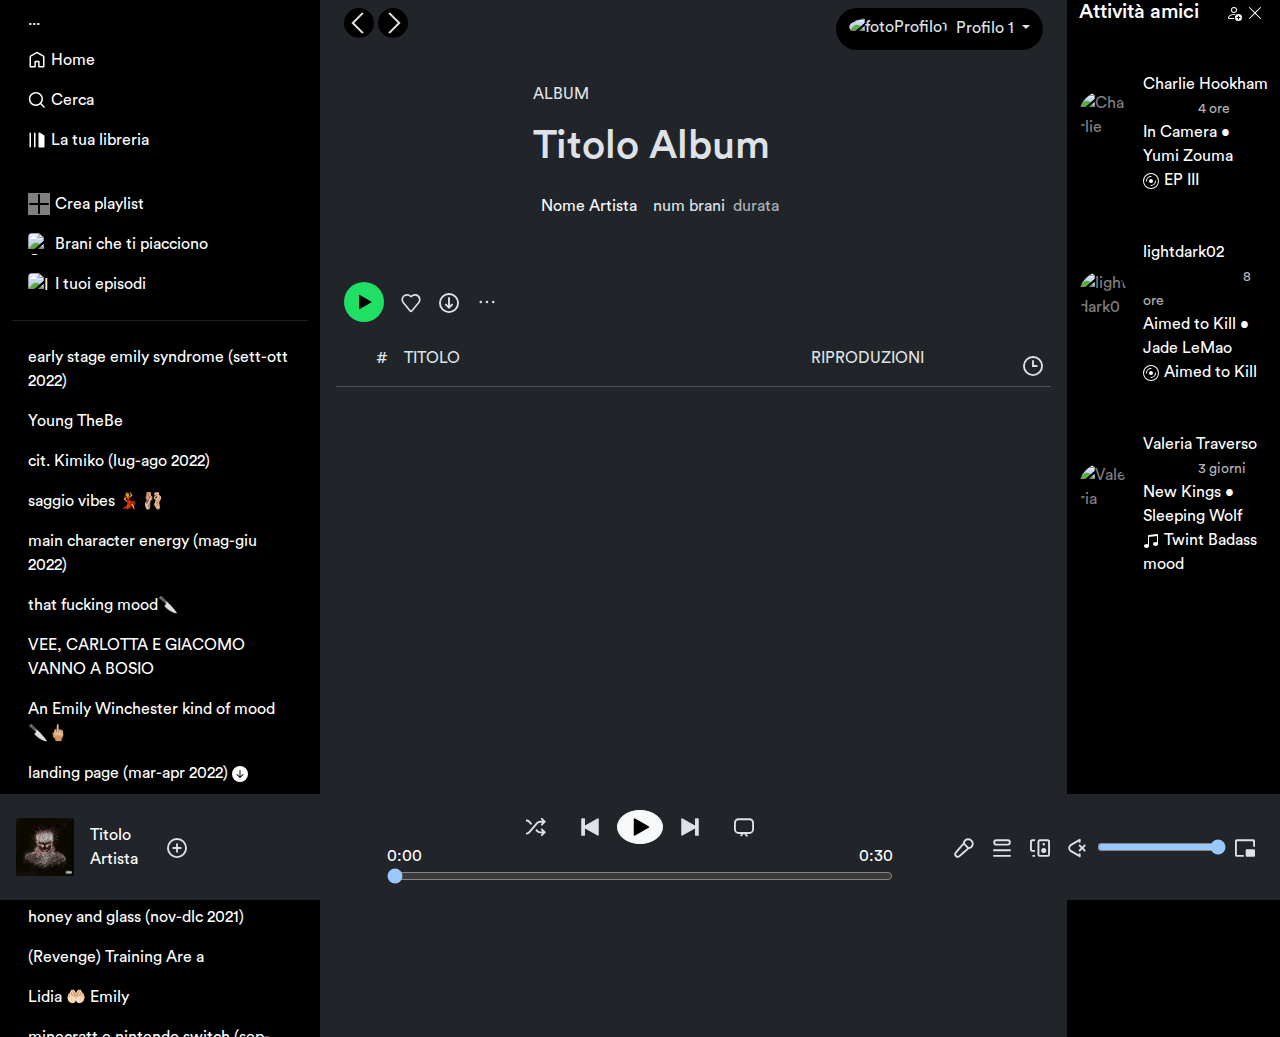
==== Albumpage.html @ e9f0fd08 "cambiamenti id bottone" ====
<!DOCTYPE html>
<html lang="en">
  <head>
    <meta charset="UTF-8" />
    <meta name="viewport" content="width=device-width, initial-scale=1.0" />
    <title>Spotify-Album page</title>
    <link href="https://cdn.jsdelivr.net/npm/bootstrap@5.3.0/dist/css/bootstrap.min.css" rel="stylesheet" />
    <link rel="stylesheet" href="./spotify.css" />
    <link rel="stylesheet" href="./Albumpage.css" />
    <link rel="stylesheet" href="./assets/css/circular-font.css" />
  </head>

  <body data-bs-theme="dark" class="fixed-top">
    <div id="main-container" class="container-fluid">
      <div class="row">
        <nav class="col-md-3 navbar-expand-md navbar-bottom col-xl-3 bg-black text-secondary">
          <ul class="nav flex-xl-column flex-md-row">
            <li class="nav-item d-none d-md-block">
              <a class="nav-link text-white" href="#">...</a>
            </li>
            <li class="nav-item">
              <a class="nav-link text-white d-flex align-items-center" href="./homepage.html">
                <svg
                  data-encore-id="icon"
                  role="img"
                  aria-hidden="true"
                  class="home-icon"
                  width="18"
                  height="18"
                  fill="currentColor"
                  viewBox="0 0 24 24"
                  id="sideSvg"
                >
                  <path
                    d="M12.5 3.247a1 1 0 0 0-1 0L4 7.577V20h4.5v-6a1 1 0 0 1 1-1h5a1 1 0 0 1 1 1v6H20V7.577l-7.5-4.33zm-2-1.732a3 3 0 0 1 3 0l7.5 4.33a2 2 0 0 1 1 1.732V21a1 1 0 0 1-1 1h-6.5a1 1 0 0 1-1-1v-6h-3v6a1 1 0 0 1-1 1H3a1 1 0 0 1-1-1V7.577a2 2 0 0 1 1-1.732l7.5-4.33z"
                  ></path></svg
                >Home</a
              >
            </li>
            <li class="nav-item">
              <a class="nav-link text-white d-flex align-items-center" href="#">
                <svg
                  data-encore-id="icon"
                  role="img"
                  aria-hidden="true"
                  width="18"
                  height="18"
                  fill="currentColor"
                  class="Svg-sc-ytk21e-0 bneLcE search-icon QbaKKdcHNA2x3_YJvpYu"
                  viewBox="0 0 24 24"
                  id="sideSvg"
                >
                  <path
                    d="M10.533 1.27893C5.35215 1.27893 1.12598 5.41887 1.12598 10.5579C1.12598 15.697 5.35215 19.8369 10.533 19.8369C12.767 19.8369 14.8235 19.0671 16.4402 17.7794L20.7929 22.132C21.1834 22.5226 21.8166 22.5226 22.2071 22.132C22.5976 21.7415 22.5976 21.1083 22.2071 20.7178L17.8634 16.3741C19.1616 14.7849 19.94 12.7634 19.94 10.5579C19.94 5.41887 15.7138 1.27893 10.533 1.27893ZM3.12598 10.5579C3.12598 6.55226 6.42768 3.27893 10.533 3.27893C14.6383 3.27893 17.94 6.55226 17.94 10.5579C17.94 14.5636 14.6383 17.8369 10.533 17.8369C6.42768 17.8369 3.12598 14.5636 3.12598 10.5579Z"
                  ></path>
                </svg>
                Cerca</a
              >
            </li>
            <li class="nav-item">
              <a class="nav-link text-white d-flex align-items-center" href="#">
                <svg
                  data-encore-id="icon"
                  role="img"
                  aria-hidden="true"
                  viewBox="0 0 24 24"
                  width="18"
                  height="18"
                  fill="currentColor"
                  class="Svg-sc-ytk21e-0 bneLcE"
                  id="sideSvg"
                >
                  <path
                    d="M3 22a1 1 0 0 1-1-1V3a1 1 0 0 1 2 0v18a1 1 0 0 1-1 1zM15.5 2.134A1 1 0 0 0 14 3v18a1 1 0 0 0 1 1h6a1 1 0 0 0 1-1V6.464a1 1 0 0 0-.5-.866l-6-3.464zM9 2a1 1 0 0 0-1 1v18a1 1 0 1 0 2 0V3a1 1 0 0 0-1-1z"
                  ></path>
                </svg>
                La tua libreria</a
              >
            </li>
            <br />
            <li class="nav-item d-none d-md-block">
              <a class="nav-link text-white d-flex align-items-center" href="#"
                ><svg
                  data-encore-id="icon"
                  role="img"
                  id="firstSvg"
                  aria-hidden="true"
                  viewBox="0 0 16 16"
                  class="Svg-sc-ytk21e-0 dYnaPI"
                  width="22"
                  height="22"
                  fill="currentColor"
                >
                  <path
                    d="M15.25 8a.75.75 0 0 1-.75.75H8.75v5.75a.75.75 0 0 1-1.5 0V8.75H1.5a.75.75 0 0 1 0-1.5h5.75V1.5a.75.75 0 0 1 1.5 0v5.75h5.75a.75.75 0 0 1 .75.75z"
                  ></path>
                </svg>

                Crea playlist</a
              >
            </li>
            <li class="nav-item d-none d-md-block">
              <a class="nav-link text-white d-flex align-items-center" href="#">
                <img
                  src="https://misc.scdn.co/liked-songs/liked-songs-64.png"
                  alt="Crea playlist"
                  class="playlist-icon"
                  width="22"
                  height="22"
                  id="imgStart"
                />
                Brani che ti piacciono</a
              >
            </li>
            <li class="nav-item d-none d-md-block">
              <a class="nav-link text-white d-flex align-items-center" href="#">
                <img
                  aria-hidden="true"
                  draggable="false"
                  loading="eager"
                  src="https://misc.scdn.co/your-episodes/SE-64.png"
                  data-testid="entity-image"
                  alt="I tuoi episodi"
                  width="22"
                  height="22"
                  id="imgStart"
                  class="mMx2LUixlnN_Fu45JpFB iJp40IxKg6emF6KYJ414 yOKoknIYYzAE90pe7_SE Yn2Ei5QZn19gria6LjZj"
                  srcset="
                    https://misc.scdn.co/your-episodes/SE-64.png 32w,
                    https://misc.scdn.co/your-episodes/SE-64.png 64w
                  "
                />
                I tuoi episodi</a
              >
            </li>
          </ul>
          <hr />
          <div class="divScroll d-none d-md-block" id="style-1" style="width: 100%; height: 700px; overflow: auto">
            <ul class="nav flex-column d-none d-sm-block">
              <li class="nav-item">
                <a class="nav-link text-white" href="#">early stage emily syndrome (sett-ott 2022)</a>
              </li>
              <li class="nav-item">
                <a class="nav-link text-white" href="#">Young TheBe</a>
              </li>
              <li class="nav-item">
                <a class="nav-link text-white" href="#">cit. Kimiko (lug-ago 2022)</a>
              </li>
              <li class="nav-item">
                <a class="nav-link text-white" href="#">saggio vibes 💃 🩰</a>
              </li>
              <li class="nav-item">
                <a class="nav-link text-white" href="#">main character energy (mag-giu 2022)</a>
              </li>
              <li class="nav-item">
                <a class="nav-link text-white" href="#">that fucking mood🔪</a>
              </li>
              <li class="nav-item">
                <a class="nav-link text-white" href="#">VEE, CARLOTTA E GIACOMO VANNO A BOSIO</a>
              </li>
              <li class="nav-item">
                <a class="nav-link text-white" href="#">An Emily Winchester kind of mood🔪🖕🏼</a>
              </li>
              <li class="nav-item">
                <a class="nav-link text-white" href="#"
                  >landing page (mar-apr 2022)
                  <svg
                    xmlns="http://www.w3.org/2000/svg"
                    width="16"
                    height="16"
                    fill="currentColor"
                    class="bi bi-arrow-down-circle-fill"
                    viewBox="0 0 16 16"
                  >
                    <path
                      d="M16 8A8 8 0 1 1 0 8a8 8 0 0 1 16 0M8.5 4.5a.5.5 0 0 0-1 0v5.793L5.354 8.146a.5.5 0 1 0-.708.708l3 3a.5.5 0 0 0 .708 0l3-3a.5.5 0 0 0-.708-.708L8.5 10.293z"
                    /></svg
                ></a>
              </li>
              <li class="nav-item">
                <a class="nav-link text-white" href="#">2021 lol</a>
              </li>
              <li class="nav-item">
                <a class="nav-link text-white" href="#"
                  >cosa cazzo vuol dire questa affermazione (gen-fe ...)
                  <svg
                    xmlns="http://www.w3.org/2000/svg"
                    width="16"
                    height="16"
                    fill="currentColor"
                    class="bi bi-arrow-down-circle-fill"
                    viewBox="0 0 16 16"
                  >
                    <path
                      d="M16 8A8 8 0 1 1 0 8a8 8 0 0 1 16 0M8.5 4.5a.5.5 0 0 0-1 0v5.793L5.354 8.146a.5.5 0 1 0-.708.708l3 3a.5.5 0 0 0 .708 0l3-3a.5.5 0 0 0-.708-.708L8.5 10.293z"
                    /></svg
                ></a>
              </li>
              <li class="nav-item">
                <a class="nav-link text-white" href="#">honey and glass (nov-dlc 2021)</a>
              </li>
              <li class="nav-item">
                <a class="nav-link text-white" href="#">(Revenge) Training Are a</a>
              </li>
              <li class="nav-item">
                <a class="nav-link text-white" href="#">Lidia 🤲🏻 Emily</a>
              </li>
              <li class="nav-item">
                <a class="nav-link text-white" href="#">minecratt e nintendo switch (sep-oct 2021)</a>
              </li>
              <li class="nav-item">
                <a class="nav-link text-white" href="#">silvano d'orba? I hardly know her (lug - ago 2021)</a>
              </li>
              <li class="nav-item">
                <a class="nav-link text-white" href="#">Culo 2021</a>
              </li>
              <li class="nav-item">
                <a class="nav-link text-white" href="#">Frah Quintale Mix</a>
              </li>
              <li class="nav-item">
                <a class="nav-link text-white" href="#">Francesco Guccini Mix</a>
              </li>
            </ul>
          </div>
        </nav>

        <main class="col-12 col-md-9 col-lg-9 col-xl-7 bg-dark mt-2">
          <div class="divScroll" id="style-2">
            <div class="container">
              <div id="barraSuperiore">
                <div class="d-none d-md-flex justify-content-between">
                  <div id="contenitoreBottoni">
                    <div id="contenitoreIconaFreccia" class="d-inline">
                      <svg
                        data-encore-id="icon"
                        width="30"
                        height="30"
                        role="img"
                        aria-hidden="true"
                        class="Svg-sc-ytk21e-0 cAMMLk IYDlXmBmmUKHveMzIPCF bg-black rounded-circle p-1"
                        viewBox="0 0 16 16"
                        fill="currentColor"
                      >
                        <path
                          d="M11.03.47a.75.75 0 0 1 0 1.06L4.56 8l6.47 6.47a.75.75 0 1 1-1.06 1.06L2.44 8 9.97.47a.75.75 0 0 1 1.06 0z"
                        ></path>
                      </svg>
                    </div>
                    <div id="contenitoreIconaFreccia" class="d-inline">
                      <svg
                        data-encore-id="icon"
                        width="30"
                        height="30"
                        role="img"
                        aria-hidden="true"
                        class="Svg-sc-ytk21e-0 cAMMLk IYDlXmBmmUKHveMzIPCF bg-black rounded-circle p-1"
                        viewBox="0 0 16 16"
                        fill="currentColor"
                      >
                        <path
                          d="M4.97.47a.75.75 0 0 0 0 1.06L11.44 8l-6.47 6.47a.75.75 0 1 0 1.06 1.06L13.56 8 6.03.47a.75.75 0 0 0-1.06 0z"
                        ></path>
                      </svg>
                    </div>
                  </div>
                  <div class="dropdown bg-black rounded-pill align-items">
                    <a
                      class="btn dropdown-toggle"
                      href="#"
                      role="button"
                      data-bs-toggle="dropdown"
                      aria-expanded="false"
                    >
                      <img
                        src="https://media.istockphoto.com/id/1442518369/it/foto/cura-della-donna-dei-capelli-e-della-pelle-per-il-trattamento-del-salone-cosmetici-o-trucco-su.jpg?s=2048x2048&w=is&k=20&c=2acjBzloGg-G3i8XVqu4wx_1Ov5wi3QFdDgN7NiUIyk="
                        alt="fotoProfilo1"
                        class="rounded-circle mb-1 me-1"
                        width="20"
                        height="20"
                      />
                      Profilo 1
                    </a>

                    <ul class="dropdown-menu">
                      <li><a class="dropdown-item" href="#">Profilo2</a></li>
                      <li><a class="dropdown-item" href="#">Profilo3</a></li>
                    </ul>
                  </div>
                </div>
              </div>
              <div id="heroAnnuncio">
                <div class="row p-3 my-3 flex-column flex-md-row">
                  <div class="col-1 d-md-none">
                    <svg
                      data-encore-id="icon"
                      role="img"
                      aria-hidden="true"
                      viewBox="0 0 24 24"
                      class="d-md-none Svg-sc-ytk21e-0 zsGU"
                      fill="currentColor"
                      width="20px"
                    >
                      <path
                        d="M13.414 3.5a.999.999 0 0 0-1.707-.707l-9.207 9.2 9.207 9.202a1 1 0 1 0 1.414-1.413L6.335 13H20.5a1 1 0 0 0 0-2H6.322l6.799-6.794a.999.999 0 0 0 .293-.707z"
                      ></path>
                    </svg>
                  </div>
                  <div class="col-12 d-flex justify-content-center d-md-block col-md-3 mx-auto mx-md-0">
                    <img id="coverAlbum" src="" alt="" class="mb-3 mb-md-0" id="albumImage" />
                  </div>
                  <div class="col-12 col-md-9 d-flex flex-column justify-content-end">
                    <div class="d-none d-md-flex d-flex justify-content-between">
                      <p>ALBUM</p>
                    </div>
                    <h1 id="titoloAlbum" class="mb-md-4">Titolo Album</h1>
                    <div id="contenitoreInfoAlbum" class="d-flex align-items-end">
                      <img id="immagineArtistaAlbum" src="" class="rounded-circle me-2" />
                      <span id="nomeArtista" class="me-2 text-light">Nome Artista</span>
                      <span id="annoAlbum" class="me-2"></span>
                      <span id="numeroBrani" class="d-none d-md-flex me-2">num brani</span>
                      <span id="DurataAlbum" class="d-none d-md-flex me-2 text-muted">durata</span>
                    </div>
                  </div>
                </div>
              </div>
              <div id="sezioneBraniAlbum" class="mt-5">
                <div id="sezioneBottoni" class="d-flex align-items-center mb-4">
                  <button id="playButtonVerde" class="btn rounded-circle me-md-3 order-3 order-md-0">
                    <svg
                      data-encore-id="icon"
                      role="img"
                      aria-hidden="true"
                      viewBox="0 0 24 24"
                      class="Svg-sc-ytk21e-0 bneLcE"
                      width="20px"
                    >
                      <path
                        d="m7.05 3.606 13.49 7.788a.7.7 0 0 1 0 1.212L7.05 20.394A.7.7 0 0 1 6 19.788V4.212a.7.7 0 0 1 1.05-.606z"
                      ></path>
                    </svg>
                  </button>
                  <button id="likeButton" class="btn btn-transparent p-0 me-3">
                    <svg
                      data-encore-id="icon"
                      role="img"
                      aria-hidden="true"
                      viewBox="0 0 24 24"
                      class="Svg-sc-ytk21e-0 bneLcE"
                      width="20px"
                      fill="currentColor"
                    >
                      <path
                        d="M5.21 1.57a6.757 6.757 0 0 1 6.708 1.545.124.124 0 0 0 .165 0 6.741 6.741 0 0 1 5.715-1.78l.004.001a6.802 6.802 0 0 1 5.571 5.376v.003a6.689 6.689 0 0 1-1.49 5.655l-7.954 9.48a2.518 2.518 0 0 1-3.857 0L2.12 12.37A6.683 6.683 0 0 1 .627 6.714 6.757 6.757 0 0 1 5.21 1.57zm3.12 1.803a4.757 4.757 0 0 0-5.74 3.725l-.001.002a4.684 4.684 0 0 0 1.049 3.969l.009.01 7.958 9.485a.518.518 0 0 0 .79 0l7.968-9.495a4.688 4.688 0 0 0 1.049-3.965 4.803 4.803 0 0 0-3.931-3.794 4.74 4.74 0 0 0-4.023 1.256l-.008.008a2.123 2.123 0 0 1-2.9 0l-.007-.007a4.757 4.757 0 0 0-2.214-1.194z"
                      ></path>
                    </svg>
                  </button>
                  <button id="downloadButton" class="btn btn-transparent p-0 me-3">
                    <svg
                      data-encore-id="icon"
                      role="img"
                      aria-hidden="true"
                      viewBox="0 0 16 16"
                      class="Svg-sc-ytk21e-0 dYnaPI"
                      width="20px"
                      fill="currentColor"
                    >
                      <path
                        d="M4.995 8.745a.75.75 0 0 1 1.06 0L7.25 9.939V4a.75.75 0 0 1 1.5 0v5.94l1.195-1.195a.75.75 0 1 1 1.06 1.06L8 12.811l-.528-.528a.945.945 0 0 1-.005-.005L4.995 9.805a.75.75 0 0 1 0-1.06z"
                      ></path>
                      <path d="M0 8a8 8 0 1 1 16 0A8 8 0 0 1 0 8zm8-6.5a6.5 6.5 0 1 0 0 13 6.5 6.5 0 0 0 0-13z"></path>
                    </svg>
                  </button>
                  <button id="bottoneAltroOrizzonatale" class="d-none d-md-flex btn btn-transparent p-0">
                    <svg
                      data-encore-id="icon"
                      role="img"
                      aria-hidden="true"
                      viewBox="0 0 24 24"
                      class="Svg-sc-ytk21e-0 cqasRA"
                      width="20px"
                      fill="currentColor"
                    >
                      <path
                        d="M4.5 13.5a1.5 1.5 0 1 0 0-3 1.5 1.5 0 0 0 0 3zm15 0a1.5 1.5 0 1 0 0-3 1.5 1.5 0 0 0 0 3zm-7.5 0a1.5 1.5 0 1 0 0-3 1.5 1.5 0 0 0 0 3z"
                      ></path>
                    </svg>
                  </button>
                  <button id="bottoneAltroVerticale" class="d-md-none btn btn-transparent p-0 me-auto">
                    <svg
                      data-encore-id="icon"
                      role="img"
                      aria-hidden="true"
                      viewBox="0 0 24 24"
                      class="Svg-sc-ytk21e-0 bneLcE"
                      width="20px"
                      fill="currentColor"
                    >
                      <path
                        d="M10.5 4.5a1.5 1.5 0 1 0 3 0 1.5 1.5 0 0 0-3 0zm0 15a1.5 1.5 0 1 0 3 0 1.5 1.5 0 0 0-3 0zm0-7.5a1.5 1.5 0 1 0 3 0 1.5 1.5 0 0 0-3 0z"
                      ></path>
                    </svg>
                  </button>
                  <button id="bottoneShuffle" class="d-md-none btn btn-transparent p-0 me-3">
                    <svg
                      data-encore-id="icon"
                      role="img"
                      aria-hidden="true"
                      viewBox="0 0 16 16"
                      class="Svg-sc-ytk21e-0 dYnaPI d-flex justify-content-center align-items-center"
                      width="20px"
                      fill="currentColor"
                    >
                      <path
                        d="M13.151.922a.75.75 0 1 0-1.06 1.06L13.109 3H11.16a3.75 3.75 0 0 0-2.873 1.34l-6.173 7.356A2.25 2.25 0 0 1 .39 12.5H0V14h.391a3.75 3.75 0 0 0 2.873-1.34l6.173-7.356a2.25 2.25 0 0 1 1.724-.804h1.947l-1.017 1.018a.75.75 0 0 0 1.06 1.06L15.98 3.75 13.15.922zM.391 3.5H0V2h.391c1.109 0 2.16.49 2.873 1.34L4.89 5.277l-.979 1.167-1.796-2.14A2.25 2.25 0 0 0 .39 3.5z"
                      ></path>
                      <path
                        d="m7.5 10.723.98-1.167.957 1.14a2.25 2.25 0 0 0 1.724.804h1.947l-1.017-1.018a.75.75 0 1 1 1.06-1.06l2.829 2.828-2.829 2.828a.75.75 0 1 1-1.06-1.06L13.109 13H11.16a3.75 3.75 0 0 1-2.873-1.34l-.787-.938z"
                      ></path>
                    </svg>
                  </button>
                </div>
                <!-- SEZIONE BRANI DELL'ALBUM -->
                <div class="row gx-3 d-none d-sm-flex">
                  <div class="col-1 d-flex justify-content-end">
                    <span>#</span>
                  </div>
                  <div class="col-7">
                    <span>TITOLO</span>
                  </div>
                  <div class="col-2 d-flex justify-content-end">
                    <p>RIPRODUZIONI</p>
                  </div>
                  <div class="col-2 d-flex justify-content-end">
                    <svg
                      data-encore-id="icon"
                      role="img"
                      aria-hidden="true"
                      viewBox="0 0 16 16"
                      class="Svg-sc-ytk21e-0 dYnaPI"
                      width="20px"
                      fill="currentColor"
                    >
                      <path d="M8 1.5a6.5 6.5 0 1 0 0 13 6.5 6.5 0 0 0 0-13zM0 8a8 8 0 1 1 16 0A8 8 0 0 1 0 8z"></path>
                      <path
                        d="M8 3.25a.75.75 0 0 1 .75.75v3.25H11a.75.75 0 0 1 0 1.5H7.25V4A.75.75 0 0 1 8 3.25z"
                      ></path>
                    </svg>
                  </div>
                  <hr />
                </div>
                <div id="contenitoreBrani"></div>
              </div>
            </div>
          </div>
        </main>

        <aside class="d-none d-xl-block col-xl-2 sidebar bg-black text-white">
          <h5 class="d-flex d-flex align-items-center justify-content-between">
            Attività amici
            <span
              ><svg
                xmlns="http://www.w3.org/2000/svg"
                width="16"
                height="16"
                fill="currentColor"
                class="bi bi-person-add"
                viewBox="0 0 16 16"
              >
                <path
                  d="M12.5 16a3.5 3.5 0 1 0 0-7 3.5 3.5 0 0 0 0 7m.5-5v1h1a.5.5 0 0 1 0 1h-1v1a.5.5 0 0 1-1 0v-1h-1a.5.5 0 0 1 0-1h1v-1a.5.5 0 0 1 1 0m-2-6a3 3 0 1 1-6 0 3 3 0 0 1 6 0M8 7a2 2 0 1 0 0-4 2 2 0 0 0 0 4"
                />
                <path
                  d="M8.256 14a4.5 4.5 0 0 1-.229-1.004H3c.001-.246.154-.986.832-1.664C4.484 10.68 5.711 10 8 10q.39 0 .74.025c.226-.341.496-.65.804-.918Q8.844 9.002 8 9c-5 0-6 3-6 4s1 1 1 1z"
                /></svg
              ><svg
                xmlns="http://www.w3.org/2000/svg"
                width="16"
                height="16"
                fill="currentColor"
                class="bi bi-x-lg"
                viewBox="0 0 16 16"
              >
                <path
                  d="M2.146 2.854a.5.5 0 1 1 .708-.708L8 7.293l5.146-5.147a.5.5 0 0 1 .708.708L8.707 8l5.147 5.146a.5.5 0 0 1-.708.708L8 8.707l-5.146 5.147a.5.5 0 0 1-.708-.708L7.293 8z"
                /></svg
            ></span>
          </h5>
          <br />
          <div class="card bg-transparent border-0">
            <div class="card-body px-0">
              <img
                src="https://images.pexels.com/photos/810775/pexels-photo-810775.jpeg?auto=compress&cs=tinysrgb&w=600"
                alt="Charlie Hookham"
              />
              <div class="text-white">
                <h7>Charlie Hookham <span class="time">4 ore</span></h7>
                <p class="text-white my-0">In Camera • Yumi Zouma</p>
                <p class="text-white">
                  <span
                    ><svg
                      xmlns="http://www.w3.org/2000/svg"
                      width="16"
                      height="16"
                      fill="currentColor"
                      class="bi bi-disc"
                      viewBox="0 0 16 16"
                    >
                      <path d="M8 15A7 7 0 1 1 8 1a7 7 0 0 1 0 14m0 1A8 8 0 1 0 8 0a8 8 0 0 0 0 16" />
                      <path
                        d="M10 8a2 2 0 1 1-4 0 2 2 0 0 1 4 0M8 4a4 4 0 0 0-4 4 .5.5 0 0 1-1 0 5 5 0 0 1 5-5 .5.5 0 0 1 0 1m4.5 3.5a.5.5 0 0 1 .5.5 5 5 0 0 1-5 5 .5.5 0 0 1 0-1 4 4 0 0 0 4-4 .5.5 0 0 1 .5-.5"
                      /></svg></span
                  >EP III
                </p>
              </div>
            </div>
          </div>
          <div class="card bg-transparent border-0">
            <div class="card-body px-0">
              <img
                src="https://images.pexels.com/photos/20771505/pexels-photo-20771505/free-photo-of-man-in-a-suit-standing-by-large-door.png?auto=compress&cs=tinysrgb&w=600"
                alt="lightdark02"
              />
              <div class="text-white">
                <h7>lightdark02 <span class="time" id="smallTime">8 ore</span></h7>
                <p class="text-white my-0">Aimed to Kill • Jade LeMao</p>
                <p class="text-white">
                  <span
                    ><svg
                      xmlns="http://www.w3.org/2000/svg"
                      width="16"
                      height="16"
                      fill="currentColor"
                      class="bi bi-disc"
                      viewBox="0 0 16 16"
                    >
                      <path d="M8 15A7 7 0 1 1 8 1a7 7 0 0 1 0 14m0 1A8 8 0 1 0 8 0a8 8 0 0 0 0 16" />
                      <path
                        d="M10 8a2 2 0 1 1-4 0 2 2 0 0 1 4 0M8 4a4 4 0 0 0-4 4 .5.5 0 0 1-1 0 5 5 0 0 1 5-5 .5.5 0 0 1 0 1m4.5 3.5a.5.5 0 0 1 .5.5 5 5 0 0 1-5 5 .5.5 0 0 1 0-1 4 4 0 0 0 4-4 .5.5 0 0 1 .5-.5"
                      /></svg></span
                  >Aimed to Kill
                </p>
              </div>
            </div>
          </div>
          <div class="card bg-transparent border-0">
            <div class="card-body px-0">
              <img
                src="https://images.pexels.com/photos/13069698/pexels-photo-13069698.jpeg?auto=compress&cs=tinysrgb&w=600"
                alt="Valeria Traverso"
              />
              <div class="text-white">
                <h7
                  >Valeria Traverso
                  <span class="time" id="smallDays">3 giorni</span>
                </h7>

                <p class="text-white my-0">New Kings • Sleeping Wolf</p>
                <p class="text-white" id="secondP">
                  <span
                    ><svg
                      xmlns="http://www.w3.org/2000/svg"
                      width="16"
                      height="16"
                      fill="currentColor"
                      class="bi bi-music-note-beamed"
                      viewBox="0 0 16 16"
                    >
                      <path
                        d="M6 13c0 1.105-1.12 2-2.5 2S1 14.105 1 13s1.12-2 2.5-2 2.5.896 2.5 2m9-2c0 1.105-1.12 2-2.5 2s-2.5-.895-2.5-2 1.12-2 2.5-2 2.5.895 2.5 2"
                      />
                      <path fill-rule="evenodd" d="M14 11V2h1v9zM6 3v10H5V3z" />
                      <path d="M5 2.905a1 1 0 0 1 .9-.995l8-.8a1 1 0 0 1 1.1.995V3L5 4z" /></svg></span
                  >Twint Badass mood
                </p>
              </div>
            </div>
          </div>
        </aside>
      </div>
    </div>
    <div class="player-bottom d-md-none">
      <div class="container">
        <div class="row align-items-center">
          <div class="col">
            <div class="player-content rounded">
              <p class="d-inline track-title">Titolo</p>
              <p class="d-inline track-artist">Artista</p>
              <svg
                data-encore-id="icon"
                role="presentation"
                aria-hidden="true"
                id="svgCrs"
                class="Svg-sc-ytk21e-0 dYnaPI"
                viewBox="0 0 16 16"
                width="20px"
                height="20px"
                fill="currentColor"
              >
                <path
                  d="M6 2.75C6 1.784 6.784 1 7.75 1h6.5c.966 0 1.75.784 1.75 1.75v10.5A1.75 1.75 0 0 1 14.25 15h-6.5A1.75 1.75 0 0 1 6 13.25V2.75zm1.75-.25a.25.25 0 0 0-.25.25v10.5c0 .138.112.25.25.25h6.5a.25.25 0 0 0 .25-.25V2.75a.25.25 0 0 0-.25-.25h-6.5zm-6 0a.25.25 0 0 0-.25.25v6.5c0 .138.112.25.25.25H4V11H1.75A1.75 1.75 0 0 1 0 9.25v-6.5C0 1.784.784 1 1.75 1H4v1.5H1.75zM4 15H2v-1.5h2V15z"
                ></path>
                <path d="M13 10a2 2 0 1 1-4 0 2 2 0 0 1 4 0zm-1-5a1 1 0 1 1-2 0 1 1 0 0 1 2 0z"></path>
              </svg>
              <svg
                xmlns="http://www.w3.org/2000/svg"
                width="20px"
                height="20px"
                id="svgCrs"
                fill="currentColor"
                class="bi bi-heart"
                viewBox="0 0 16 16"
              >
                <path
                  d="m8 2.748-.717-.737C5.6.281 2.514.878 1.4 3.053c-.523 1.023-.641 2.5.314 4.385.92 1.815 2.834 3.989 6.286 6.357 3.452-2.368 5.365-4.542 6.286-6.357.955-1.886.838-3.362.314-4.385C13.486.878 10.4.28 8.717 2.01zM8 15C-7.333 4.868 3.279-3.04 7.824 1.143q.09.083.176.171a3 3 0 0 1 .176-.17C12.72-3.042 23.333 4.867 8 15"
                />
              </svg>
              <svg
                xmlns="http://www.w3.org/2000/svg"
                width="25px"
                height="25px"
                class="play-pause-icon"
                fill="currentColor"
                class="bi bi-play-fill"
                viewBox="0 0 16 16"
                id="svgCrs"
              >
                <path
                  d="m11.596 8.697-6.363 3.692c-.54.313-1.233-.066-1.233-.697V4.308c0-.63.692-1.01 1.233-.696l6.363 3.692a.802.802 0 0 1 0 1.393"
                />
              </svg>
            </div>
          </div>
        </div>
      </div>
    </div>

    <footer class="d-none d-md-block">
      <div class="row justify-content-between text-white p-3 fixed-bottom bg-dark align-items-center">
        <div class="col-3">
          <div id="info-brano-player" class="d-flex align-items-center">
            <div id="immagine-player" class="me-3">
              <img id="album-art" src="./assets/imgs/main/image-1.jpg" alt="Album Art" />
            </div>
            <div class="me-3">
              <p id="track-title" class="m-0 track-title">Titolo</p>
              <p id="track-artist" class="m-0 track-artist">Artista</p>
            </div>
            <div id="bottone-salva-canzone">
              <button class="btn btn-transparent">
                <svg
                  data-encore-id="icon"
                  role="img"
                  aria-hidden="true"
                  viewBox="0 0 16 16"
                  class="Svg-sc-ytk21e-0 dYnaPI"
                  width="20px"
                  height="20px"
                  fill="currentColor"
                >
                  <path d="M8 1.5a6.5 6.5 0 1 0 0 13 6.5 6.5 0 0 0 0-13zM0 8a8 8 0 1 1 16 0A8 8 0 0 1 0 8z"></path>
                  <path
                    d="M11.75 8a.75.75 0 0 1-.75.75H8.75V11a.75.75 0 0 1-1.5 0V8.75H5a.75.75 0 0 1 0-1.5h2.25V5a.75.75 0 0 1 1.5 0v2.25H11a.75.75 0 0 1 .75.75z"
                  ></path>
                </svg>
              </button>
            </div>
          </div>
        </div>
        <div class="col-5 d-flex text-white flex-column justify-content-between">
          <div id="bottoni-player" class="d-flex justify-content-center">
            <button class="btn btn-transparent p-0 mx-3" onclick="prevTrack()">
              <svg
                data-encore-id="icon"
                role="img"
                aria-hidden="true"
                viewBox="0 0 16 16"
                class="Svg-sc-ytk21e-0 dYnaPI d-flex justify-content-center align-items-center"
                width="20px"
                fill="currentColor"
              >
                <path
                  d="M13.151.922a.75.75 0 1 0-1.06 1.06L13.109 3H11.16a3.75 3.75 0 0 0-2.873 1.34l-6.173 7.356A2.25 2.25 0 0 1 .39 12.5H0V14h.391a3.75 3.75 0 0 0 2.873-1.34l6.173-7.356a2.25 2.25 0 0 1 1.724-.804h1.947l-1.017 1.018a.75.75 0 0 0 1.06 1.06L15.98 3.75 13.15.922zM.391 3.5H0V2h.391c1.109 0 2.16.49 2.873 1.34L4.89 5.277l-.979 1.167-1.796-2.14A2.25 2.25 0 0 0 .39 3.5z"
                ></path>
                <path
                  d="m7.5 10.723.98-1.167.957 1.14a2.25 2.25 0 0 0 1.724.804h1.947l-1.017-1.018a.75.75 0 1 1 1.06-1.06l2.829 2.828-2.829 2.828a.75.75 0 1 1-1.06-1.06L13.109 13H11.16a3.75 3.75 0 0 1-2.873-1.34l-.787-.938z"
                ></path>
              </svg>
            </button>
            <button class="btn btn-transparent p-0 mx-3">
              <svg
                data-encore-id="icon"
                role="img"
                aria-hidden="true"
                viewBox="0 0 16 16"
                class="Svg-sc-ytk21e-0 dYnaPI d-flex justify-content-center align-items-center"
                width="20px"
                fill="currentColor"
              >
                <path
                  d="M3.3 1a.7.7 0 0 1 .7.7v5.15l9.95-5.744a.7.7 0 0 1 1.05.606v12.575a.7.7 0 0 1-1.05.607L4 9.149V14.3a.7.7 0 0 1-.7.7H1.7a.7.7 0 0 1-.7-.7V1.7a.7.7 0 0 1 .7-.7h1.6z"
                ></path>
              </svg>
            </button>

            <button id="buttonPlayerPlayPause" class="btn btn-light rounded-circle">
              <svg
                data-encore-id="icon"
                role="img"
                aria-hidden="true"
                viewBox="0 0 16 16"
                class="Svg-sc-ytk21e-0 dYnaPI d-flex justify-content-center align-items-center"
                width="20px"
                fill="currentColor"
                id="play-pause"
              >
                <path
                  d="M3 1.713a.7.7 0 0 1 1.05-.607l10.89 6.288a.7.7 0 0 1 0 1.212L4.05 14.894A.7.7 0 0 1 3 14.288V1.713z"
                ></path>
              </svg>
            </button>
            <button class="btn btn-transparent p-0 mx-3" onclick="nextTrack()">
              <svg
                data-encore-id="icon"
                role="img"
                aria-hidden="true"
                viewBox="0 0 16 16"
                class="Svg-sc-ytk21e-0 dYnaPI d-flex justify-content-center align-items-center"
                width="20px"
                fill="currentColor"
              >
                <path
                  d="M12.7 1a.7.7 0 0 0-.7.7v5.15L2.05 1.107A.7.7 0 0 0 1 1.712v12.575a.7.7 0 0 0 1.05.607L12 9.149V14.3a.7.7 0 0 0 .7.7h1.6a.7.7 0 0 0 .7-.7V1.7a.7.7 0 0 0-.7-.7h-1.6z"
                ></path>
              </svg>
            </button>
            <button class="btn btn-transparent p-0 mx-3">
              <svg
                data-encore-id="icon"
                role="img"
                aria-hidden="true"
                viewBox="0 0 16 16"
                class="Svg-sc-ytk21e-0 dYnaPI d-flex justify-content-center align-items-center"
                width="20px"
                fill="currentColor"
              >
                <path
                  d="M0 4.75A3.75 3.75 0 0 1 3.75 1h8.5A3.75 3.75 0 0 1 16 4.75v5a3.75 3.75 0 0 1-3.75 3.75H9.81l1.018 1.018a.75.75 0 0 1-1.06 1.06L8 13.44l-1.768 1.768a.75.75 0 1 1-1.06-1.06L6.19 13.5H3.75A3.75 3.75 0 0 1 0 9.75v-5zm14.5 0A2.25 2.25 0 0 0 12.25 2.5H3.75A2.25 2.25 0 0 0 1.5 4.75v5A2.25 2.25 0 0 0 3.75 12h8.5A2.25 2.25 0 0 0 14.5 9.75v-5z"
                ></path>
              </svg>
            </button>
          </div>
          <div class="d-flex flex-column justify-content-between">
            <div class="d-flex justify-content-between align-items-center">
              <p id="current-time" class="m-0 text-white">0:00</p>
              <p id="duration" class="m-0 text-white">0:30</p>
            </div>
            <input id="progress" type="range" value="0" min="0" max="100" />
          </div>
        </div>
        <div class="col-3 d-flex justify-content-end align-items-center">
          <button class="btn btn-transparent mx-2 p-0 d-none d-lg-block">
            <svg
              data-encore-id="icon"
              role="img"
              aria-hidden="true"
              viewBox="0 0 16 16"
              class="Svg-sc-ytk21e-0 dYnaPI"
              width="20px"
              fill="currentColor"
            >
              <path
                d="M13.426 2.574a2.831 2.831 0 0 0-4.797 1.55l3.247 3.247a2.831 2.831 0 0 0 1.55-4.797zM10.5 8.118l-2.619-2.62A63303.13 63303.13 0 0 0 4.74 9.075L2.065 12.12a1.287 1.287 0 0 0 1.816 1.816l3.06-2.688 3.56-3.129zM7.12 4.094a4.331 4.331 0 1 1 4.786 4.786l-3.974 3.493-3.06 2.689a2.787 2.787 0 0 1-3.933-3.933l2.676-3.045 3.505-3.99z"
              ></path>
            </svg>
          </button>
          <button class="btn btn-transparent mx-2 p-0 d-none d-lg-block">
            <svg
              data-encore-id="icon"
              role="img"
              aria-hidden="true"
              viewBox="0 0 16 16"
              class="Svg-sc-ytk21e-0 dYnaPI"
              width="20px"
              fill="currentColor"
            >
              <path
                d="M15 15H1v-1.5h14V15zm0-4.5H1V9h14v1.5zm-14-7A2.5 2.5 0 0 1 3.5 1h9a2.5 2.5 0 0 1 0 5h-9A2.5 2.5 0 0 1 1 3.5zm2.5-1a1 1 0 0 0 0 2h9a1 1 0 1 0 0-2h-9z"
              ></path>
            </svg>
          </button>
          <button class="btn btn-transparent mx-2 p-0">
            <svg
              data-encore-id="icon"
              role="presentation"
              aria-hidden="true"
              class="Svg-sc-ytk21e-0 dYnaPI"
              viewBox="0 0 16 16"
              width="20px"
              fill="currentColor"
            >
              <path
                d="M6 2.75C6 1.784 6.784 1 7.75 1h6.5c.966 0 1.75.784 1.75 1.75v10.5A1.75 1.75 0 0 1 14.25 15h-6.5A1.75 1.75 0 0 1 6 13.25V2.75zm1.75-.25a.25.25 0 0 0-.25.25v10.5c0 .138.112.25.25.25h6.5a.25.25 0 0 0 .25-.25V2.75a.25.25 0 0 0-.25-.25h-6.5zm-6 0a.25.25 0 0 0-.25.25v6.5c0 .138.112.25.25.25H4V11H1.75A1.75 1.75 0 0 1 0 9.25v-6.5C0 1.784.784 1 1.75 1H4v1.5H1.75zM4 15H2v-1.5h2V15z"
              ></path>
              <path d="M13 10a2 2 0 1 1-4 0 2 2 0 0 1 4 0zm-1-5a1 1 0 1 1-2 0 1 1 0 0 1 2 0z"></path>
            </svg>
          </button>
          <button class="btn btn-transparent mx-2 p-0">
            <svg
              data-encore-id="icon"
              role="presentation"
              aria-label="Volume disattivato"
              aria-hidden="true"
              id="volume-icon"
              viewBox="0 0 16 16"
              class="Svg-sc-ytk21e-0 kcUFwU"
              width="20px"
              fill="currentColor"
            >
              <path
                d="M13.86 5.47a.75.75 0 0 0-1.061 0l-1.47 1.47-1.47-1.47A.75.75 0 0 0 8.8 6.53L10.269 8l-1.47 1.47a.75.75 0 1 0 1.06 1.06l1.47-1.47 1.47 1.47a.75.75 0 0 0 1.06-1.06L12.39 8l1.47-1.47a.75.75 0 0 0 0-1.06z"
              ></path>
              <path
                d="M10.116 1.5A.75.75 0 0 0 8.991.85l-6.925 4a3.642 3.642 0 0 0-1.33 4.967 3.639 3.639 0 0 0 1.33 1.332l6.925 4a.75.75 0 0 0 1.125-.649v-1.906a4.73 4.73 0 0 1-1.5-.694v1.3L2.817 9.852a2.141 2.141 0 0 1-.781-2.92c.187-.324.456-.594.78-.782l5.8-3.35v1.3c.45-.313.956-.55 1.5-.694V1.5z"
              ></path>
            </svg>
          </button>
          <input id="volume" type="range" value="1" min="0" max="1" step="0.01" />

          <button class="btn btn-transparent mx-2 p-0 d-none d-xl-block">
            <svg
              data-encore-id="icon"
              role="img"
              aria-hidden="true"
              viewBox="0 0 16 16"
              class="Svg-sc-ytk21e-0 dYnaPI"
              width="20px"
              fill="currentColor"
            >
              <path
                d="M16 2.45c0-.8-.65-1.45-1.45-1.45H1.45C.65 1 0 1.65 0 2.45v11.1C0 14.35.65 15 1.45 15h5.557v-1.5H1.5v-11h13V7H16V2.45z"
              ></path>
              <path
                d="M15.25 9.007a.75.75 0 0 1 .75.75v4.493a.75.75 0 0 1-.75.75H9.325a.75.75 0 0 1-.75-.75V9.757a.75.75 0 0 1 .75-.75h5.925z"
              ></path>
            </svg>
          </button>
          <button class="btn btn-transparent mx-2 p-0 d-none d-xxl-block">
            <svg
              data-encore-id="icon"
              role="img"
              aria-hidden="true"
              viewBox="0 0 16 16"
              class="Svg-sc-ytk21e-0 dYnaPI"
              width="20px"
              fill="currentColor"
            >
              <path
                d="M6.53 9.47a.75.75 0 0 1 0 1.06l-2.72 2.72h1.018a.75.75 0 0 1 0 1.5H1.25v-3.579a.75.75 0 0 1 1.5 0v1.018l2.72-2.72a.75.75 0 0 1 1.06 0zm2.94-2.94a.75.75 0 0 1 0-1.06l2.72-2.72h-1.018a.75.75 0 1 1 0-1.5h3.578v3.579a.75.75 0 0 1-1.5 0V3.81l-2.72 2.72a.75.75 0 0 1-1.06 0z"
              ></path>
            </svg>
          </button>
        </div>
      </div>
      <audio id="audioPlayer" src=""></audio>
    </footer>
    <script src="https://cdn.jsdelivr.net/npm/bootstrap@5.3.0/dist/js/bootstrap.bundle.min.js"></script>
    <script src="./albumPage.js"></script>
  </body>
</html>
---- spotify.css ----
ul {
  list-style: none;
}
ul svg {
  margin-right: 5px;
}
ul img {
  margin-right: 5px;
  border-radius: 20%;
}
#firstSvg {
  border-radius: 20% solid 1px;
  background-color: grey;
  color: black;
}

.sidebar .card-body {
  display: flex;
  align-items: center;

  color: grey;
}
.sidebar .card-body img {
  border-radius: 50%;
  width: 48px;
  height: 48px;
  margin-right: 1rem;
  margin-bottom: 50px;
}

.sidebar .card-body .time {
  margin-left: 55px;
  font-size: 0.875rem;
  color: #b3b3b3;
}
#smallTime {
  margin-left: 100px;
}
#arrow {
  margin-left: 185px;
}

.divScroll {
  width: 1px;

  overflow-y: scroll;
}
#style-1::-webkit-scrollbar-track {
  -webkit-box-shadow: inset 0 0 6px rgba(0, 0, 0, 0.3);
  border-radius: 10px;
  background-color: black;
}

#style-1::-webkit-scrollbar {
  width: 12px;
  background-color: black;
}

#style-1::-webkit-scrollbar-thumb {
  border-radius: 10px;
  -webkit-box-shadow: inset 0 0 6px rgba(0, 0, 0, 0.3);
  background-color: #555;
}
---- Albumpage.css ----
#immagineArtistaAlbum {
  height: 20px;
}

body {
  font-family: "Circular";
}
#playButtonVerde {
  background-color: #1fdf64;
  border: none;
  text-align: center;
  display: inline-flex;
  justify-content: center;
  align-items: center;
  padding: 10px;
}

/* sitli per player */
aside svg {
  margin-right: 5px;
}

footer img {
  height: 58px;
}

#main-container {
  height: 90vh;
}

/* stili per scrollbar contenuto main */
.divScroll {
  width: 100%;
  height: 90vh;
  overflow-y: auto; /* Scorrimento solo verticale */
  overflow-x: hidden; /* Nascondi lo scorrimento orizzontale */
}

#style-2::-webkit-scrollbar-track {
  -webkit-box-shadow: inset 0 0 6px rgba(0, 0, 0, 0.3);
  border-radius: 10px;
  background-color: transparent;
}

#style-2::-webkit-scrollbar {
  width: 12px;
  background-color: transparent;
}

#style-2::-webkit-scrollbar-thumb {
  border-radius: 10px;
  -webkit-box-shadow: inset 0 0 6px rgba(0, 0, 0, 0.3);
  background-color: #555;
}

.pointer {
  cursor: pointer;
}

@media (min-width: 768px) {
  #coverAlbum {
    width: 100%;
  }
}
@media (max-width: 767.98px) {
  .navbar-bottom {
    position: fixed;
    bottom: 0;
    left: 0;
    width: 100%;
    display: flex;
    justify-content: center;
    flex-direction: row;
    background: rgb(255,255,255);
background: linear-gradient(180deg, rgba(255,255,255,0.14329481792717091) 59%, rgba(0,0,0,0.908000700280112) 90%);
    z-index: 1000; /
  }
  .navbar-bottom .nav-item {
    flex: 1;
    text-align: center;
  }
 
  .nav-container {
    display: flex;
    flex-direction: column;
  }
  .nav-item {
    list-style: none;
    margin-bottom: 10px;
   padding: 0.5rem 1rem;
  
   

  }
  .nav-link {
    display: flex;
    flex-direction: column;
    align-items: center;
    text-decoration: none;
    color: white;
    font-size: 12px;
    padding: 8px 0;
  }
  .nav-link svg {
    margin-bottom: 5px;
  }

  .player-bottom {
    position: fixed;
    bottom: 100px; 
    left: 0;
    width: 100%;
    display: flex;
    justify-content: center;
  
    z-index: 1100; 
  }
  .player-content {
    width: 100%;
    padding: 10px;
    background-color: #282828; 
    color: white;
    text-align: center;
   
  }
  

  .player-content svg {
    
    margin: 0 5px; 
  }
  .icon-position {
    position: absolute;
    right: 0;
    top: 50%;
    transform: translateY(-50%);
  }
  .li-container {
    position: relative;
  }
}
---- assets/css/circular-font.css ----
@font-face {
  font-family: "Circular";
  src: url(../fonts/CircularStd-Light.otf);
  font-weight: 300;
  font-style: normal;
}
@font-face {
  font-family: "Circular";
  src: url(../fonts/CircularStd-LightItalic.otf);
  font-weight: 300;
  font-style: italic;
}
@font-face {
  font-family: "Circular";
  src: url(../fonts/CircularStd-Book.otf);
  font-weight: 400;
  font-style: normal;
}
@font-face {
  font-family: "Circular";
  src: url(../fonts/CircularStd-BookItalic.otf);
  font-weight: 400;
  font-style: italic;
}
@font-face {
  font-family: "Circular";
  src: url(../fonts/CircularStd-Medium.otf);
  font-weight: 500;
  font-style: normal;
}
@font-face {
  font-family: "Circular";
  src: url(../fonts/CircularStd-MediumItalic.otf);
  font-weight: 500;
  font-style: italic;
}
@font-face {
  font-family: "Circular";
  src: url(../fonts/CircularStd-MediumItalic.otf);
  font-weight: 500;
  font-style: italic;
}
@font-face {
  font-family: "Circular";
  src: url(../fonts/CircularStd-Bold.otf);
  font-weight: 700;
  font-style: normal;
}
@font-face {
  font-family: "Circular";
  src: url(../fonts/CircularStd-BoldItalic.otf);
  font-weight: 700;
  font-style: italic;
}
@font-face {
  font-family: "Circular";
  src: url(../fonts/CircularStd-Black.otf);
  font-weight: 900;
  font-style: normal;
}
@font-face {
  font-family: "Circular";
  src: url(../fonts/CircularStd-BlackItalic.otf);
  font-weight: 900;
  font-style: italic;
}
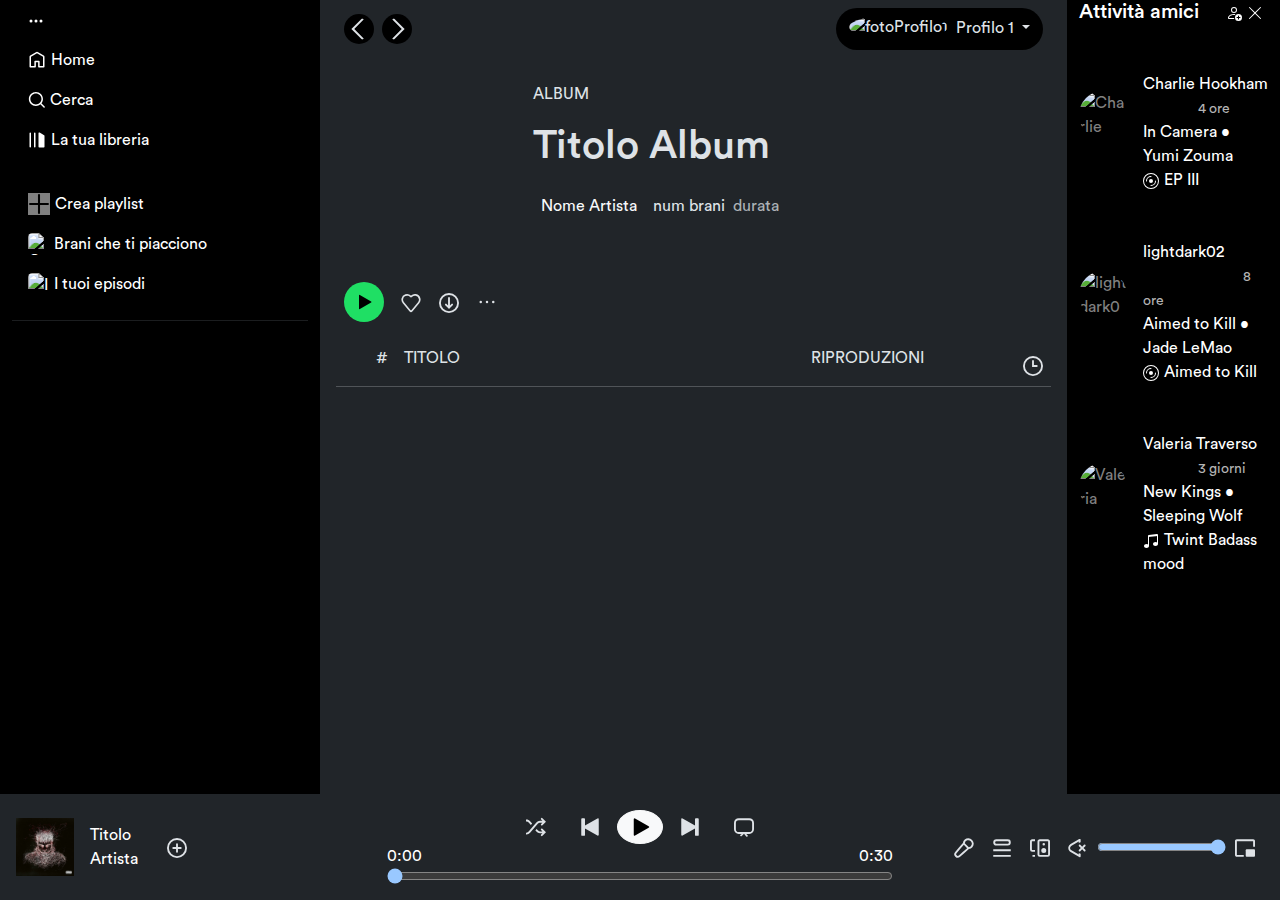
==== commit 49ee122c: "aggiunta la barra nav fixata alla pagina album" ====
--- a/Albumpage.html
+++ b/Albumpage.html
@@ -4,7 +4,10 @@
     <meta charset="UTF-8" />
     <meta name="viewport" content="width=device-width, initial-scale=1.0" />
     <title>Spotify-Album page</title>
-    <link href="https://cdn.jsdelivr.net/npm/bootstrap@5.3.0/dist/css/bootstrap.min.css" rel="stylesheet" />
+    <link
+      href="https://cdn.jsdelivr.net/npm/bootstrap@5.3.0/dist/css/bootstrap.min.css"
+      rel="stylesheet"
+    />
     <link rel="stylesheet" href="./spotify.css" />
     <link rel="stylesheet" href="./Albumpage.css" />
     <link rel="stylesheet" href="./assets/css/circular-font.css" />
@@ -13,13 +16,32 @@
   <body data-bs-theme="dark" class="fixed-top">
     <div id="main-container" class="container-fluid">
       <div class="row">
-        <nav class="col-md-3 navbar-expand-md navbar-bottom col-xl-3 bg-black text-secondary">
-          <ul class="nav flex-xl-column flex-md-row">
+        <nav
+          class="col-md-3 navbar-expand-md navbar-bottom col-xl-3 bg-black text-secondary"
+        >
+          <ul class="nav flex-row flex-md-column">
             <li class="nav-item d-none d-md-block">
-              <a class="nav-link text-white" href="#">...</a>
+              <!-- tre puntini -->
+              <a class="nav-link text-white" href="#"
+                ><svg
+                  xmlns="http://www.w3.org/2000/svg"
+                  width="16"
+                  height="16"
+                  fill="currentColor"
+                  class="bi bi-three-dots"
+                  viewBox="0 0 16 16"
+                >
+                  <path
+                    d="M3 9.5a1.5 1.5 0 1 1 0-3 1.5 1.5 0 0 1 0 3m5 0a1.5 1.5 0 1 1 0-3 1.5 1.5 0 0 1 0 3m5 0a1.5 1.5 0 1 1 0-3 1.5 1.5 0 0 1 0 3"
+                  /></svg
+              ></a>
             </li>
             <li class="nav-item">
-              <a class="nav-link text-white d-flex align-items-center" href="./homepage.html">
+              <a
+                class="nav-link text-white d-flex align-items-center"
+                href="./homepage.html"
+              >
+                <!-- icona Home -->
                 <svg
                   data-encore-id="icon"
                   role="img"
@@ -38,27 +60,52 @@
               >
             </li>
             <li class="nav-item">
-              <a class="nav-link text-white d-flex align-items-center" href="#">
-                <svg
-                  data-encore-id="icon"
-                  role="img"
-                  aria-hidden="true"
-                  width="18"
-                  height="18"
-                  fill="currentColor"
-                  class="Svg-sc-ytk21e-0 bneLcE search-icon QbaKKdcHNA2x3_YJvpYu"
-                  viewBox="0 0 24 24"
-                  id="sideSvg"
-                >
-                  <path
-                    d="M10.533 1.27893C5.35215 1.27893 1.12598 5.41887 1.12598 10.5579C1.12598 15.697 5.35215 19.8369 10.533 19.8369C12.767 19.8369 14.8235 19.0671 16.4402 17.7794L20.7929 22.132C21.1834 22.5226 21.8166 22.5226 22.2071 22.132C22.5976 21.7415 22.5976 21.1083 22.2071 20.7178L17.8634 16.3741C19.1616 14.7849 19.94 12.7634 19.94 10.5579C19.94 5.41887 15.7138 1.27893 10.533 1.27893ZM3.12598 10.5579C3.12598 6.55226 6.42768 3.27893 10.533 3.27893C14.6383 3.27893 17.94 6.55226 17.94 10.5579C17.94 14.5636 14.6383 17.8369 10.533 17.8369C6.42768 17.8369 3.12598 14.5636 3.12598 10.5579Z"
-                  ></path>
-                </svg>
-                Cerca</a
-              >
+              <a
+                draggable="false"
+                aria-label="Cerca"
+                class="nav-link text-white d-flex align-items-center active"
+                href="#"
+                id="searchLink"
+                ><!-- icona search -->
+                <div class="iconWrapperSearch me-1">
+                  <svg
+                    data-encore-id="icon"
+                    role="img"
+                    aria-hidden="true"
+                    fill="white"
+                    width="18"
+                    height="18"
+                    class="search-icon"
+                    viewBox="0 0 24 24"
+                  >
+                    <path
+                      d="M10.533 1.27893C5.35215 1.27893 1.12598 5.41887 1.12598 10.5579C1.12598 15.697 5.35215 19.8369 10.533 19.8369C12.767 19.8369 14.8235 19.0671 16.4402 17.7794L20.7929 22.132C21.1834 22.5226 21.8166 22.5226 22.2071 22.132C22.5976 21.7415 22.5976 21.1083 22.2071 20.7178L17.8634 16.3741C19.1616 14.7849 19.94 12.7634 19.94 10.5579C19.94 5.41887 15.7138 1.27893 10.533 1.27893ZM3.12598 10.5579C3.12598 6.55226 6.42768 3.27893 10.533 3.27893C14.6383 3.27893 17.94 6.55226 17.94 10.5579C17.94 14.5636 14.6383 17.8369 10.533 17.8369C6.42768 17.8369 3.12598 14.5636 3.12598 10.5579Z"
+                    ></path>
+                  </svg>
+                  <svg
+                    data-encore-id="icon"
+                    role="img"
+                    aria-hidden="true"
+                    width="18"
+                    height="18"
+                    fill="white"
+                    class="search-active-icon"
+                    viewBox="0 0 24 24"
+                  >
+                    <path
+                      d="M15.356 10.558c0 2.623-2.16 4.75-4.823 4.75-2.664 0-4.824-2.127-4.824-4.75s2.16-4.75 4.824-4.75c2.664 0 4.823 2.127 4.823 4.75z"
+                    ></path>
+                    <path
+                      d="M1.126 10.558c0-5.14 4.226-9.28 9.407-9.28 5.18 0 9.407 4.14 9.407 9.28a9.157 9.157 0 0 1-2.077 5.816l4.344 4.344a1 1 0 0 1-1.414 1.414l-4.353-4.353a9.454 9.454 0 0 1-5.907 2.058c-5.18 0-9.407-4.14-9.407-9.28zm9.407-7.28c-4.105 0-7.407 3.274-7.407 7.28s3.302 7.279 7.407 7.279 7.407-3.273 7.407-7.28c0-4.005-3.302-7.278-7.407-7.278z"
+                    ></path>
+                  </svg>
+                </div>
+                Cerca
+              </a>
             </li>
             <li class="nav-item">
-              <a class="nav-link text-white d-flex align-items-center" href="#">
+              <a class="nav-link text-white d-flex align-items-center" href="#"
+                ><!-- icona la tua libreria -->
                 <svg
                   data-encore-id="icon"
                   role="img"
@@ -104,7 +151,7 @@
                 <img
                   src="https://misc.scdn.co/liked-songs/liked-songs-64.png"
                   alt="Crea playlist"
-                  class="playlist-icon"
+                  class="playlist-icon me-1"
                   width="22"
                   height="22"
                   id="imgStart"
@@ -124,7 +171,7 @@
                   width="22"
                   height="22"
                   id="imgStart"
-                  class="mMx2LUixlnN_Fu45JpFB iJp40IxKg6emF6KYJ414 yOKoknIYYzAE90pe7_SE Yn2Ei5QZn19gria6LjZj"
+                  class="mMx2LUixlnN_Fu45JpFB iJp40IxKg6emF6KYJ414 yOKoknIYYzAE90pe7_SE Yn2Ei5QZn19gria6LjZj me-1"
                   srcset="
                     https://misc.scdn.co/your-episodes/SE-64.png 32w,
                     https://misc.scdn.co/your-episodes/SE-64.png 64w
@@ -135,92 +182,16 @@
             </li>
           </ul>
           <hr />
-          <div class="divScroll d-none d-md-block" id="style-1" style="width: 100%; height: 700px; overflow: auto">
-            <ul class="nav flex-column d-none d-sm-block">
-              <li class="nav-item">
-                <a class="nav-link text-white" href="#">early stage emily syndrome (sett-ott 2022)</a>
-              </li>
-              <li class="nav-item">
-                <a class="nav-link text-white" href="#">Young TheBe</a>
-              </li>
-              <li class="nav-item">
-                <a class="nav-link text-white" href="#">cit. Kimiko (lug-ago 2022)</a>
-              </li>
-              <li class="nav-item">
-                <a class="nav-link text-white" href="#">saggio vibes 💃 🩰</a>
-              </li>
-              <li class="nav-item">
-                <a class="nav-link text-white" href="#">main character energy (mag-giu 2022)</a>
-              </li>
-              <li class="nav-item">
-                <a class="nav-link text-white" href="#">that fucking mood🔪</a>
-              </li>
-              <li class="nav-item">
-                <a class="nav-link text-white" href="#">VEE, CARLOTTA E GIACOMO VANNO A BOSIO</a>
-              </li>
-              <li class="nav-item">
-                <a class="nav-link text-white" href="#">An Emily Winchester kind of mood🔪🖕🏼</a>
-              </li>
-              <li class="nav-item">
-                <a class="nav-link text-white" href="#"
-                  >landing page (mar-apr 2022)
-                  <svg
-                    xmlns="http://www.w3.org/2000/svg"
-                    width="16"
-                    height="16"
-                    fill="currentColor"
-                    class="bi bi-arrow-down-circle-fill"
-                    viewBox="0 0 16 16"
-                  >
-                    <path
-                      d="M16 8A8 8 0 1 1 0 8a8 8 0 0 1 16 0M8.5 4.5a.5.5 0 0 0-1 0v5.793L5.354 8.146a.5.5 0 1 0-.708.708l3 3a.5.5 0 0 0 .708 0l3-3a.5.5 0 0 0-.708-.708L8.5 10.293z"
-                    /></svg
-                ></a>
-              </li>
-              <li class="nav-item">
-                <a class="nav-link text-white" href="#">2021 lol</a>
-              </li>
-              <li class="nav-item">
-                <a class="nav-link text-white" href="#"
-                  >cosa cazzo vuol dire questa affermazione (gen-fe ...)
-                  <svg
-                    xmlns="http://www.w3.org/2000/svg"
-                    width="16"
-                    height="16"
-                    fill="currentColor"
-                    class="bi bi-arrow-down-circle-fill"
-                    viewBox="0 0 16 16"
-                  >
-                    <path
-                      d="M16 8A8 8 0 1 1 0 8a8 8 0 0 1 16 0M8.5 4.5a.5.5 0 0 0-1 0v5.793L5.354 8.146a.5.5 0 1 0-.708.708l3 3a.5.5 0 0 0 .708 0l3-3a.5.5 0 0 0-.708-.708L8.5 10.293z"
-                    /></svg
-                ></a>
-              </li>
-              <li class="nav-item">
-                <a class="nav-link text-white" href="#">honey and glass (nov-dlc 2021)</a>
-              </li>
-              <li class="nav-item">
-                <a class="nav-link text-white" href="#">(Revenge) Training Are a</a>
-              </li>
-              <li class="nav-item">
-                <a class="nav-link text-white" href="#">Lidia 🤲🏻 Emily</a>
-              </li>
-              <li class="nav-item">
-                <a class="nav-link text-white" href="#">minecratt e nintendo switch (sep-oct 2021)</a>
-              </li>
-              <li class="nav-item">
-                <a class="nav-link text-white" href="#">silvano d'orba? I hardly know her (lug - ago 2021)</a>
-              </li>
-              <li class="nav-item">
-                <a class="nav-link text-white" href="#">Culo 2021</a>
-              </li>
-              <li class="nav-item">
-                <a class="nav-link text-white" href="#">Frah Quintale Mix</a>
-              </li>
-              <li class="nav-item">
-                <a class="nav-link text-white" href="#">Francesco Guccini Mix</a>
-              </li>
-            </ul>
+          <div
+            class="divScroll d-none d-md-block"
+            id="style-1"
+            style="width: 100%; height: calc(100vh - 450px); overflow: auto"
+          >
+            <!-- lista dinamica -->
+            <ul
+              id="listaNavDinamica"
+              class="nav flex-column d-none d-sm-block"
+            ></ul>
           </div>
         </nav>
 
@@ -228,9 +199,16 @@
           <div class="divScroll" id="style-2">
             <div class="container">
               <div id="barraSuperiore">
-                <div class="d-none d-md-flex justify-content-between">
-                  <div id="contenitoreBottoni">
-                    <div id="contenitoreIconaFreccia" class="d-inline">
+                <div class="d-flex justify-content-between align-items-center">
+                  <div
+                    id="contenitoreBottoni"
+                    class="d-flex align-items-center"
+                  >
+                    <div
+                      id="contenitoreIconaFrecciaSinistra"
+                      class="d-inline d-none d-sm-block"
+                      onclick="history.back()"
+                    >
                       <svg
                         data-encore-id="icon"
                         width="30"
@@ -246,7 +224,11 @@
                         ></path>
                       </svg>
                     </div>
-                    <div id="contenitoreIconaFreccia" class="d-inline">
+                    <div
+                      id="contenitoreIconaFrecciaDestra"
+                      class="d-inline ms-2 d-none d-sm-block"
+                      onclick="history.forward()"
+                    >
                       <svg
                         data-encore-id="icon"
                         width="30"
@@ -262,8 +244,18 @@
                         ></path>
                       </svg>
                     </div>
+                    <div id="barraRicercaHome" class="ms-2">
+                      <input
+                        type="text"
+                        class="border-0"
+                        placeholder="Cosa vuoi ascoltare?"
+                        id="barraRicercaHomeInput"
+                      />
+                    </div>
                   </div>
-                  <div class="dropdown bg-black rounded-pill align-items">
+                  <div
+                    class="dropdown bg-black rounded-pill align-items d-none d-sm-block"
+                  >
                     <a
                       class="btn dropdown-toggle"
                       href="#"
@@ -280,7 +272,6 @@
                       />
                       Profilo 1
                     </a>
-
                     <ul class="dropdown-menu">
                       <li><a class="dropdown-item" href="#">Profilo2</a></li>
                       <li><a class="dropdown-item" href="#">Profilo3</a></li>
@@ -305,27 +296,57 @@
                       ></path>
                     </svg>
                   </div>
-                  <div class="col-12 d-flex justify-content-center d-md-block col-md-3 mx-auto mx-md-0">
-                    <img id="coverAlbum" src="" alt="" class="mb-3 mb-md-0" id="albumImage" />
+                  <div
+                    class="col-12 d-flex justify-content-center d-md-block col-md-3 mx-auto mx-md-0"
+                  >
+                    <img
+                      id="coverAlbum"
+                      src=""
+                      alt=""
+                      class="mb-3 mb-md-0"
+                      id="albumImage"
+                    />
                   </div>
-                  <div class="col-12 col-md-9 d-flex flex-column justify-content-end">
-                    <div class="d-none d-md-flex d-flex justify-content-between">
+                  <div
+                    class="col-12 col-md-9 d-flex flex-column justify-content-end"
+                  >
+                    <div
+                      class="d-none d-md-flex d-flex justify-content-between"
+                    >
                       <p>ALBUM</p>
                     </div>
                     <h1 id="titoloAlbum" class="mb-md-4">Titolo Album</h1>
-                    <div id="contenitoreInfoAlbum" class="d-flex align-items-end">
-                      <img id="immagineArtistaAlbum" src="" class="rounded-circle me-2" />
-                      <span id="nomeArtista" class="me-2 text-light">Nome Artista</span>
+                    <div
+                      id="contenitoreInfoAlbum"
+                      class="d-flex align-items-end"
+                    >
+                      <img
+                        id="immagineArtistaAlbum"
+                        src=""
+                        class="rounded-circle me-2"
+                      />
+                      <span id="nomeArtista" class="me-2 text-light"
+                        >Nome Artista</span
+                      >
                       <span id="annoAlbum" class="me-2"></span>
-                      <span id="numeroBrani" class="d-none d-md-flex me-2">num brani</span>
-                      <span id="DurataAlbum" class="d-none d-md-flex me-2 text-muted">durata</span>
+                      <span id="numeroBrani" class="d-none d-md-flex me-2"
+                        >num brani</span
+                      >
+                      <span
+                        id="DurataAlbum"
+                        class="d-none d-md-flex me-2 text-muted"
+                        >durata</span
+                      >
                     </div>
                   </div>
                 </div>
               </div>
               <div id="sezioneBraniAlbum" class="mt-5">
                 <div id="sezioneBottoni" class="d-flex align-items-center mb-4">
-                  <button id="playButtonVerde" class="btn rounded-circle me-md-3 order-3 order-md-0">
+                  <button
+                    id="playButtonVerde"
+                    class="btn rounded-circle me-md-3 order-3 order-md-0"
+                  >
                     <svg
                       data-encore-id="icon"
                       role="img"
@@ -354,7 +375,10 @@
                       ></path>
                     </svg>
                   </button>
-                  <button id="downloadButton" class="btn btn-transparent p-0 me-3">
+                  <button
+                    id="downloadButton"
+                    class="btn btn-transparent p-0 me-3"
+                  >
                     <svg
                       data-encore-id="icon"
                       role="img"
@@ -367,10 +391,15 @@
                       <path
                         d="M4.995 8.745a.75.75 0 0 1 1.06 0L7.25 9.939V4a.75.75 0 0 1 1.5 0v5.94l1.195-1.195a.75.75 0 1 1 1.06 1.06L8 12.811l-.528-.528a.945.945 0 0 1-.005-.005L4.995 9.805a.75.75 0 0 1 0-1.06z"
                       ></path>
-                      <path d="M0 8a8 8 0 1 1 16 0A8 8 0 0 1 0 8zm8-6.5a6.5 6.5 0 1 0 0 13 6.5 6.5 0 0 0 0-13z"></path>
+                      <path
+                        d="M0 8a8 8 0 1 1 16 0A8 8 0 0 1 0 8zm8-6.5a6.5 6.5 0 1 0 0 13 6.5 6.5 0 0 0 0-13z"
+                      ></path>
                     </svg>
                   </button>
-                  <button id="bottoneAltroOrizzonatale" class="d-none d-md-flex btn btn-transparent p-0">
+                  <button
+                    id="bottoneAltroOrizzonatale"
+                    class="d-none d-md-flex btn btn-transparent p-0"
+                  >
                     <svg
                       data-encore-id="icon"
                       role="img"
@@ -385,7 +414,10 @@
                       ></path>
                     </svg>
                   </button>
-                  <button id="bottoneAltroVerticale" class="d-md-none btn btn-transparent p-0 me-auto">
+                  <button
+                    id="bottoneAltroVerticale"
+                    class="d-md-none btn btn-transparent p-0 me-auto"
+                  >
                     <svg
                       data-encore-id="icon"
                       role="img"
@@ -400,7 +432,10 @@
                       ></path>
                     </svg>
                   </button>
-                  <button id="bottoneShuffle" class="d-md-none btn btn-transparent p-0 me-3">
+                  <button
+                    id="bottoneShuffle"
+                    class="d-md-none btn btn-transparent p-0 me-3"
+                  >
                     <svg
                       data-encore-id="icon"
                       role="img"
@@ -440,7 +475,9 @@
                       width="20px"
                       fill="currentColor"
                     >
-                      <path d="M8 1.5a6.5 6.5 0 1 0 0 13 6.5 6.5 0 0 0 0-13zM0 8a8 8 0 1 1 16 0A8 8 0 0 1 0 8z"></path>
+                      <path
+                        d="M8 1.5a6.5 6.5 0 1 0 0 13 6.5 6.5 0 0 0 0-13zM0 8a8 8 0 1 1 16 0A8 8 0 0 1 0 8z"
+                      ></path>
                       <path
                         d="M8 3.25a.75.75 0 0 1 .75.75v3.25H11a.75.75 0 0 1 0 1.5H7.25V4A.75.75 0 0 1 8 3.25z"
                       ></path>
@@ -505,7 +542,9 @@
                       class="bi bi-disc"
                       viewBox="0 0 16 16"
                     >
-                      <path d="M8 15A7 7 0 1 1 8 1a7 7 0 0 1 0 14m0 1A8 8 0 1 0 8 0a8 8 0 0 0 0 16" />
+                      <path
+                        d="M8 15A7 7 0 1 1 8 1a7 7 0 0 1 0 14m0 1A8 8 0 1 0 8 0a8 8 0 0 0 0 16"
+                      />
                       <path
                         d="M10 8a2 2 0 1 1-4 0 2 2 0 0 1 4 0M8 4a4 4 0 0 0-4 4 .5.5 0 0 1-1 0 5 5 0 0 1 5-5 .5.5 0 0 1 0 1m4.5 3.5a.5.5 0 0 1 .5.5 5 5 0 0 1-5 5 .5.5 0 0 1 0-1 4 4 0 0 0 4-4 .5.5 0 0 1 .5-.5"
                       /></svg></span
@@ -521,7 +560,10 @@
                 alt="lightdark02"
               />
               <div class="text-white">
-                <h7>lightdark02 <span class="time" id="smallTime">8 ore</span></h7>
+                <h7
+                  >lightdark02
+                  <span class="time" id="smallTime">8 ore</span></h7
+                >
                 <p class="text-white my-0">Aimed to Kill • Jade LeMao</p>
                 <p class="text-white">
                   <span
@@ -533,7 +575,9 @@
                       class="bi bi-disc"
                       viewBox="0 0 16 16"
                     >
-                      <path d="M8 15A7 7 0 1 1 8 1a7 7 0 0 1 0 14m0 1A8 8 0 1 0 8 0a8 8 0 0 0 0 16" />
+                      <path
+                        d="M8 15A7 7 0 1 1 8 1a7 7 0 0 1 0 14m0 1A8 8 0 1 0 8 0a8 8 0 0 0 0 16"
+                      />
                       <path
                         d="M10 8a2 2 0 1 1-4 0 2 2 0 0 1 4 0M8 4a4 4 0 0 0-4 4 .5.5 0 0 1-1 0 5 5 0 0 1 5-5 .5.5 0 0 1 0 1m4.5 3.5a.5.5 0 0 1 .5.5 5 5 0 0 1-5 5 .5.5 0 0 1 0-1 4 4 0 0 0 4-4 .5.5 0 0 1 .5-.5"
                       /></svg></span
@@ -569,7 +613,9 @@
                         d="M6 13c0 1.105-1.12 2-2.5 2S1 14.105 1 13s1.12-2 2.5-2 2.5.896 2.5 2m9-2c0 1.105-1.12 2-2.5 2s-2.5-.895-2.5-2 1.12-2 2.5-2 2.5.895 2.5 2"
                       />
                       <path fill-rule="evenodd" d="M14 11V2h1v9zM6 3v10H5V3z" />
-                      <path d="M5 2.905a1 1 0 0 1 .9-.995l8-.8a1 1 0 0 1 1.1.995V3L5 4z" /></svg></span
+                      <path
+                        d="M5 2.905a1 1 0 0 1 .9-.995l8-.8a1 1 0 0 1 1.1.995V3L5 4z"
+                      /></svg></span
                   >Twint Badass mood
                 </p>
               </div>
@@ -599,7 +645,9 @@
                 <path
                   d="M6 2.75C6 1.784 6.784 1 7.75 1h6.5c.966 0 1.75.784 1.75 1.75v10.5A1.75 1.75 0 0 1 14.25 15h-6.5A1.75 1.75 0 0 1 6 13.25V2.75zm1.75-.25a.25.25 0 0 0-.25.25v10.5c0 .138.112.25.25.25h6.5a.25.25 0 0 0 .25-.25V2.75a.25.25 0 0 0-.25-.25h-6.5zm-6 0a.25.25 0 0 0-.25.25v6.5c0 .138.112.25.25.25H4V11H1.75A1.75 1.75 0 0 1 0 9.25v-6.5C0 1.784.784 1 1.75 1H4v1.5H1.75zM4 15H2v-1.5h2V15z"
                 ></path>
-                <path d="M13 10a2 2 0 1 1-4 0 2 2 0 0 1 4 0zm-1-5a1 1 0 1 1-2 0 1 1 0 0 1 2 0z"></path>
+                <path
+                  d="M13 10a2 2 0 1 1-4 0 2 2 0 0 1 4 0zm-1-5a1 1 0 1 1-2 0 1 1 0 0 1 2 0z"
+                ></path>
               </svg>
               <svg
                 xmlns="http://www.w3.org/2000/svg"
@@ -635,11 +683,17 @@
     </div>
 
     <footer class="d-none d-md-block">
-      <div class="row justify-content-between text-white p-3 fixed-bottom bg-dark align-items-center">
+      <div
+        class="row justify-content-between text-white p-3 fixed-bottom bg-dark align-items-center"
+      >
         <div class="col-3">
           <div id="info-brano-player" class="d-flex align-items-center">
             <div id="immagine-player" class="me-3">
-              <img id="album-art" src="./assets/imgs/main/image-1.jpg" alt="Album Art" />
+              <img
+                id="album-art"
+                src="./assets/imgs/main/image-1.jpg"
+                alt="Album Art"
+              />
             </div>
             <div class="me-3">
               <p id="track-title" class="m-0 track-title">Titolo</p>
@@ -657,7 +711,9 @@
                   height="20px"
                   fill="currentColor"
                 >
-                  <path d="M8 1.5a6.5 6.5 0 1 0 0 13 6.5 6.5 0 0 0 0-13zM0 8a8 8 0 1 1 16 0A8 8 0 0 1 0 8z"></path>
+                  <path
+                    d="M8 1.5a6.5 6.5 0 1 0 0 13 6.5 6.5 0 0 0 0-13zM0 8a8 8 0 1 1 16 0A8 8 0 0 1 0 8z"
+                  ></path>
                   <path
                     d="M11.75 8a.75.75 0 0 1-.75.75H8.75V11a.75.75 0 0 1-1.5 0V8.75H5a.75.75 0 0 1 0-1.5h2.25V5a.75.75 0 0 1 1.5 0v2.25H11a.75.75 0 0 1 .75.75z"
                   ></path>
@@ -666,7 +722,9 @@
             </div>
           </div>
         </div>
-        <div class="col-5 d-flex text-white flex-column justify-content-between">
+        <div
+          class="col-5 d-flex text-white flex-column justify-content-between"
+        >
           <div id="bottoni-player" class="d-flex justify-content-center">
             <button class="btn btn-transparent p-0 mx-3" onclick="prevTrack()">
               <svg
@@ -702,7 +760,10 @@
               </svg>
             </button>
 
-            <button id="buttonPlayerPlayPause" class="btn btn-light rounded-circle">
+            <button
+              id="buttonPlayerPlayPause"
+              class="btn btn-light rounded-circle"
+            >
               <svg
                 data-encore-id="icon"
                 role="img"
@@ -801,7 +862,9 @@
               <path
                 d="M6 2.75C6 1.784 6.784 1 7.75 1h6.5c.966 0 1.75.784 1.75 1.75v10.5A1.75 1.75 0 0 1 14.25 15h-6.5A1.75 1.75 0 0 1 6 13.25V2.75zm1.75-.25a.25.25 0 0 0-.25.25v10.5c0 .138.112.25.25.25h6.5a.25.25 0 0 0 .25-.25V2.75a.25.25 0 0 0-.25-.25h-6.5zm-6 0a.25.25 0 0 0-.25.25v6.5c0 .138.112.25.25.25H4V11H1.75A1.75 1.75 0 0 1 0 9.25v-6.5C0 1.784.784 1 1.75 1H4v1.5H1.75zM4 15H2v-1.5h2V15z"
               ></path>
-              <path d="M13 10a2 2 0 1 1-4 0 2 2 0 0 1 4 0zm-1-5a1 1 0 1 1-2 0 1 1 0 0 1 2 0z"></path>
+              <path
+                d="M13 10a2 2 0 1 1-4 0 2 2 0 0 1 4 0zm-1-5a1 1 0 1 1-2 0 1 1 0 0 1 2 0z"
+              ></path>
             </svg>
           </button>
           <button class="btn btn-transparent mx-2 p-0">
@@ -824,7 +887,14 @@
               ></path>
             </svg>
           </button>
-          <input id="volume" type="range" value="1" min="0" max="1" step="0.01" />
+          <input
+            id="volume"
+            type="range"
+            value="1"
+            min="0"
+            max="1"
+            step="0.01"
+          />
 
           <button class="btn btn-transparent mx-2 p-0 d-none d-xl-block">
             <svg
@@ -863,6 +933,7 @@
       </div>
       <audio id="audioPlayer" src=""></audio>
     </footer>
+    <script src="https://cdnjs.cloudflare.com/ajax/libs/color-thief/2.3.0/color-thief.umd.js"></script>
     <script src="https://cdn.jsdelivr.net/npm/bootstrap@5.3.0/dist/js/bootstrap.bundle.min.js"></script>
     <script src="./albumPage.js"></script>
   </body>
--- a/Albumpage.css
+++ b/Albumpage.css
@@ -138,4 +138,45 @@
   .li-container {
     position: relative;
   }
+}
+/* parte per la scg search */
+
+.iconWrapperSearch {
+  position: relative;
+  width: 18px;
+  height: 18px;
+}
+
+.iconWrapperSearch .search-icon,
+.iconWrapperSearch .search-active-icon {
+  position: absolute;
+  top: 0;
+  left: 0;
+  transition: opacity 0.3s ease;
+}
+
+.iconWrapperSearch .search-active-icon {
+  opacity: 0;
+}
+
+.iconWrapperSearch.active .search-icon {
+  opacity: 0;
+}
+
+.iconWrapperSearch.active .search-active-icon {
+  opacity: 1;
+}
+#barraRicercaHome {
+  display: none;
+  
+}
+
+#barraRicercaHome.active {
+  display: inline-block;
+  
+} 
+@media screen and (max-width: 576px){
+  #barraRicercaHome input {
+    width: 88vw;
+  }
 }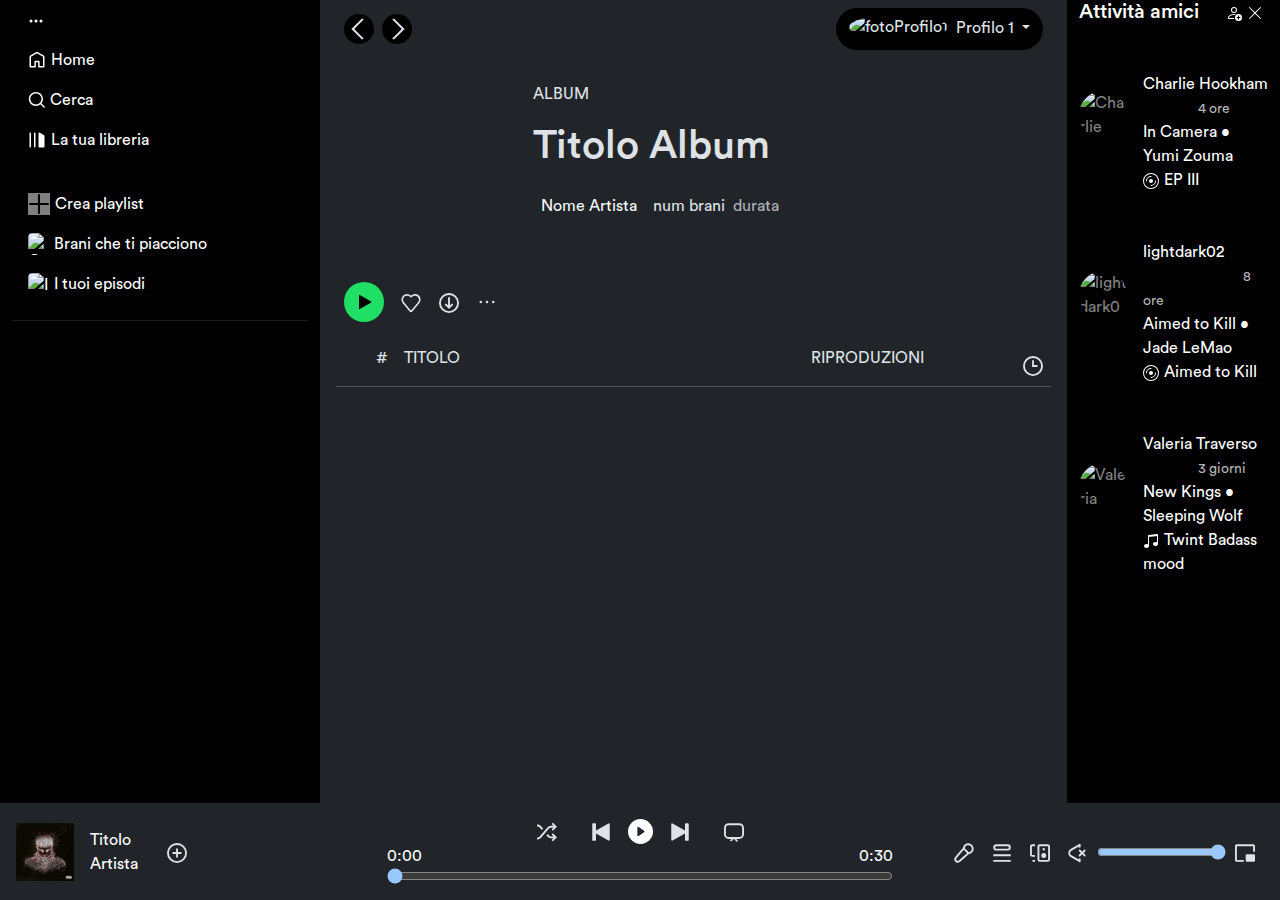
==== commit bf90a1d1: "modifiche del footer" ====
--- a/Albumpage.html
+++ b/Albumpage.html
@@ -244,10 +244,25 @@
                         ></path>
                       </svg>
                     </div>
-                    <div id="barraRicercaHome" class="ms-2">
+                    <div
+                      id="barraRicercaHome"
+                      class="ms-4 bg-dark border border-1 border-black p-2 rounded-pill"
+                    >
+                      <svg
+                        xmlns="http://www.w3.org/2000/svg"
+                        width="20"
+                        height="20"
+                        fill="currentColor"
+                        class="bi bi-search"
+                        viewBox="0 0 16 16"
+                      >
+                        <path
+                          d="M11.742 10.344a6.5 6.5 0 1 0-1.397 1.398h-.001q.044.06.098.115l3.85 3.85a1 1 0 0 0 1.415-1.414l-3.85-3.85a1 1 0 0 0-.115-.1zM12 6.5a5.5 5.5 0 1 1-11 0 5.5 5.5 0 0 1 11 0"
+                        />
+                      </svg>
                       <input
                         type="text"
-                        class="border-0"
+                        class="border-0 bg-transparent"
                         placeholder="Cosa vuoi ascoltare?"
                         id="barraRicercaHomeInput"
                       />
@@ -629,8 +644,8 @@
         <div class="row align-items-center">
           <div class="col">
             <div class="player-content rounded">
-              <p class="d-inline track-title">Titolo</p>
-              <p class="d-inline track-artist">Artista</p>
+              <p id="track-title-mobile" class="d-inline track-title">Titolo</p>
+              <p id="track-artist-mobile" class="d-inline track-artist">Artista</p>
               <svg
                 data-encore-id="icon"
                 role="presentation"
@@ -666,11 +681,11 @@
                 xmlns="http://www.w3.org/2000/svg"
                 width="25px"
                 height="25px"
-                class="play-pause-icon"
+                
                 fill="currentColor"
-                class="bi bi-play-fill"
+                class="bi bi-play-fill  play-pause-icons"
                 viewBox="0 0 16 16"
-                id="svgCrs"
+                id="play-pause-mobile"
               >
                 <path
                   d="m11.596 8.697-6.363 3.692c-.54.313-1.233-.066-1.233-.697V4.308c0-.63.692-1.01 1.233-.696l6.363 3.692a.802.802 0 0 1 0 1.393"
@@ -726,7 +741,7 @@
           class="col-5 d-flex text-white flex-column justify-content-between"
         >
           <div id="bottoni-player" class="d-flex justify-content-center">
-            <button class="btn btn-transparent p-0 mx-3" onclick="prevTrack()">
+            <button class="btn btn-transparent p-0 mx-3" id="prev-track" onclick="prevTrack()">
               <svg
                 data-encore-id="icon"
                 role="img"
@@ -760,26 +775,39 @@
               </svg>
             </button>
 
-            <button
-              id="buttonPlayerPlayPause"
-              class="btn btn-light rounded-circle"
-            >
-              <svg
-                data-encore-id="icon"
-                role="img"
-                aria-hidden="true"
-                viewBox="0 0 16 16"
-                class="Svg-sc-ytk21e-0 dYnaPI d-flex justify-content-center align-items-center"
-                width="20px"
-                fill="currentColor"
-                id="play-pause"
-              >
-                <path
-                  d="M3 1.713a.7.7 0 0 1 1.05-.607l10.89 6.288a.7.7 0 0 1 0 1.212L4.05 14.894A.7.7 0 0 1 3 14.288V1.713z"
-                ></path>
-              </svg>
-            </button>
-            <button class="btn btn-transparent p-0 mx-3" onclick="nextTrack()">
+           
+            <svg
+            
+            data-encore-id="icon"
+            role="img"
+            aria-hidden="true"
+            viewBox="0 0 16 16"
+            class="Svg-sc-ytk21e-0 dYnaPI d-flex justify-content-center align-items-center play-pause-icons"
+            width="25px"
+            height="25px"
+            fill="currentColor"
+            id="play-pause"
+        >
+            <!-- Play Icon -->
+            <path
+                id="play-icon"
+                width="16px"
+                height="16px"
+                d="M16 8A8 8 0 1 1 0 8a8 8 0 0 1 16 0M6.79 5.093A.5.5 0 0 0 6 5.5v5a.5.5 0 0 0 .79.407l3.5-2.5a.5.5 0 0 0 0-.814z"
+                class="d-block"
+            />
+            <!-- Pause Icon -->
+            <path
+                id="pause-icon"
+                width="16px"
+                height="16px"
+                d="M16 8A8 8 0 1 1 0 8a8 8 0 0 1 16 0M6.25 5C5.56 5 5 5.56 5 6.25v3.5a1.25 1.25 0 1 0 2.5 0v-3.5C7.5 5.56 6.94 5 6.25 5m3.5 0c-.69 0-1.25.56-1.25 1.25v3.5a1.25 1.25 0 1 0 2.5 0v-3.5C11 5.56 10.44 5 9.75 5"
+                class="d-none"
+            />
+        </svg>
+        
+
+            <button class="btn btn-transparent p-0 mx-3"  id="next-track" onclick="nextTrack()">
               <svg
                 data-encore-id="icon"
                 role="img"
--- a/Albumpage.css
+++ b/Albumpage.css
@@ -176,7 +176,8 @@
   
 } 
 @media screen and (max-width: 576px){
-  #barraRicercaHome input {
-    width: 88vw;
+  #barraRicercaHome {
+    width: 90vw;
+    margin-right: 5%;
   }
 }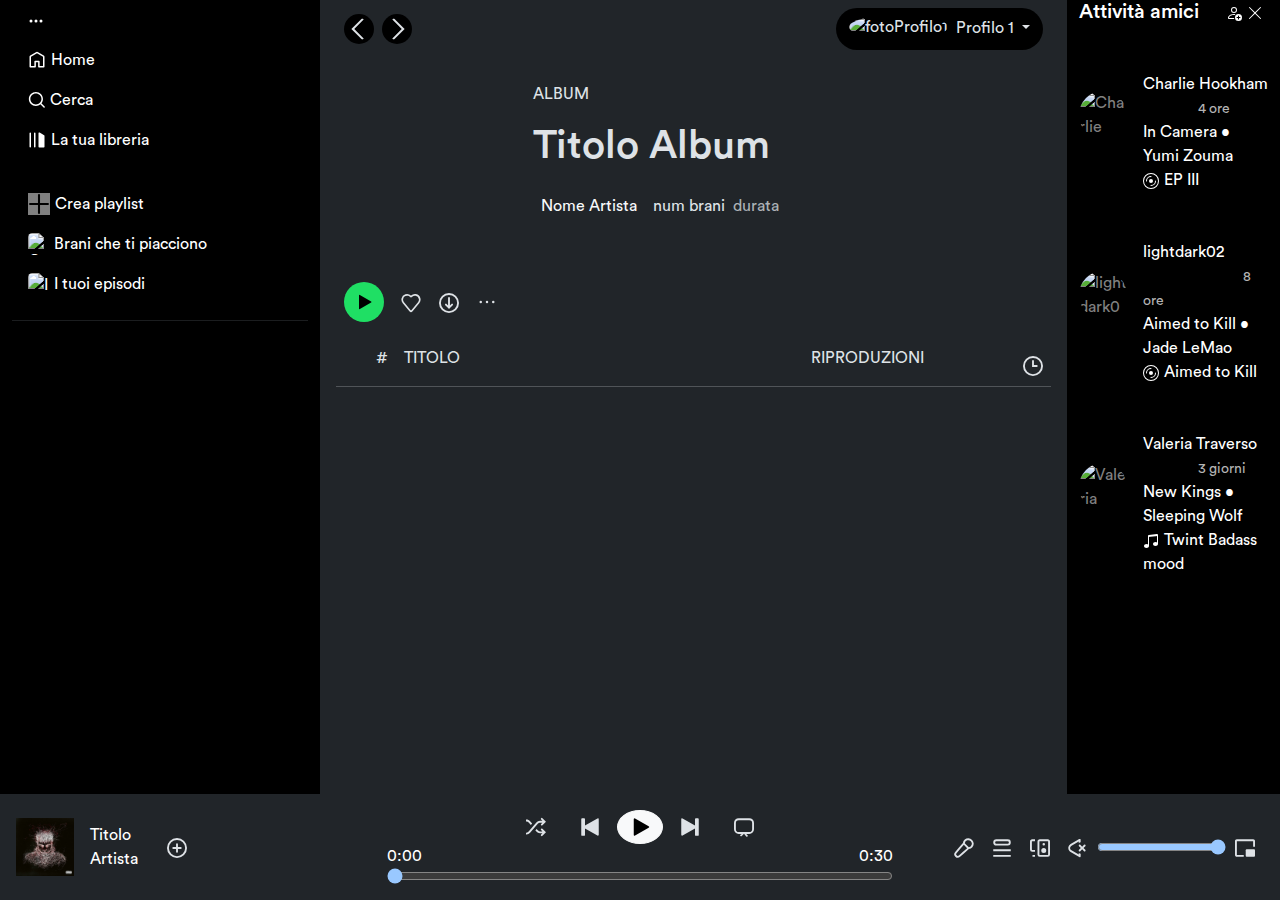
==== commit 5a3efeb1: "fix finali" ====
--- a/Albumpage.html
+++ b/Albumpage.html
@@ -195,10 +195,10 @@
           </div>
         </nav>
 
-        <main class="col-12 col-md-9 col-lg-9 col-xl-7 bg-dark mt-2">
+        <main class="col-12 col-md-9 col-lg-9 col-xl-7 bg-dark pt-2">
           <div class="divScroll" id="style-2">
             <div class="container">
-              <div id="barraSuperiore">
+              <div id="barraSuperiore py-2">
                 <div class="d-flex justify-content-between align-items-center">
                   <div
                     id="contenitoreBottoni"
@@ -644,8 +644,8 @@
         <div class="row align-items-center">
           <div class="col">
             <div class="player-content rounded">
-              <p id="track-title-mobile" class="d-inline track-title">Titolo</p>
-              <p id="track-artist-mobile" class="d-inline track-artist">Artista</p>
+              <p class="d-inline track-title">Titolo</p>
+              <p class="d-inline track-artist">Artista</p>
               <svg
                 data-encore-id="icon"
                 role="presentation"
@@ -681,11 +681,11 @@
                 xmlns="http://www.w3.org/2000/svg"
                 width="25px"
                 height="25px"
-                
+                class="play-pause-icon"
                 fill="currentColor"
-                class="bi bi-play-fill  play-pause-icons"
+                class="bi bi-play-fill"
                 viewBox="0 0 16 16"
-                id="play-pause-mobile"
+                id="svgCrs"
               >
                 <path
                   d="m11.596 8.697-6.363 3.692c-.54.313-1.233-.066-1.233-.697V4.308c0-.63.692-1.01 1.233-.696l6.363 3.692a.802.802 0 0 1 0 1.393"
@@ -741,7 +741,7 @@
           class="col-5 d-flex text-white flex-column justify-content-between"
         >
           <div id="bottoni-player" class="d-flex justify-content-center">
-            <button class="btn btn-transparent p-0 mx-3" id="prev-track" onclick="prevTrack()">
+            <button class="btn btn-transparent p-0 mx-3" onclick="prevTrack()">
               <svg
                 data-encore-id="icon"
                 role="img"
@@ -775,39 +775,26 @@
               </svg>
             </button>
 
-           
-            <svg
-            
-            data-encore-id="icon"
-            role="img"
-            aria-hidden="true"
-            viewBox="0 0 16 16"
-            class="Svg-sc-ytk21e-0 dYnaPI d-flex justify-content-center align-items-center play-pause-icons"
-            width="25px"
-            height="25px"
-            fill="currentColor"
-            id="play-pause"
-        >
-            <!-- Play Icon -->
-            <path
-                id="play-icon"
-                width="16px"
-                height="16px"
-                d="M16 8A8 8 0 1 1 0 8a8 8 0 0 1 16 0M6.79 5.093A.5.5 0 0 0 6 5.5v5a.5.5 0 0 0 .79.407l3.5-2.5a.5.5 0 0 0 0-.814z"
-                class="d-block"
-            />
-            <!-- Pause Icon -->
-            <path
-                id="pause-icon"
-                width="16px"
-                height="16px"
-                d="M16 8A8 8 0 1 1 0 8a8 8 0 0 1 16 0M6.25 5C5.56 5 5 5.56 5 6.25v3.5a1.25 1.25 0 1 0 2.5 0v-3.5C7.5 5.56 6.94 5 6.25 5m3.5 0c-.69 0-1.25.56-1.25 1.25v3.5a1.25 1.25 0 1 0 2.5 0v-3.5C11 5.56 10.44 5 9.75 5"
-                class="d-none"
-            />
-        </svg>
-        
-
-            <button class="btn btn-transparent p-0 mx-3"  id="next-track" onclick="nextTrack()">
+            <button
+              id="buttonPlayerPlayPause"
+              class="btn btn-light rounded-circle"
+            >
+              <svg
+                data-encore-id="icon"
+                role="img"
+                aria-hidden="true"
+                viewBox="0 0 16 16"
+                class="Svg-sc-ytk21e-0 dYnaPI d-flex justify-content-center align-items-center"
+                width="20px"
+                fill="currentColor"
+                id="play-pause"
+              >
+                <path
+                  d="M3 1.713a.7.7 0 0 1 1.05-.607l10.89 6.288a.7.7 0 0 1 0 1.212L4.05 14.894A.7.7 0 0 1 3 14.288V1.713z"
+                ></path>
+              </svg>
+            </button>
+            <button class="btn btn-transparent p-0 mx-3" onclick="nextTrack()">
               <svg
                 data-encore-id="icon"
                 role="img"
--- a/Albumpage.css
+++ b/Albumpage.css
@@ -31,7 +31,7 @@
 /* stili per scrollbar contenuto main */
 .divScroll {
   width: 100%;
-  height: 90vh;
+  height: calc(100vh - 106px);
   overflow-y: auto; /* Scorrimento solo verticale */
   overflow-x: hidden; /* Nascondi lo scorrimento orizzontale */
 }
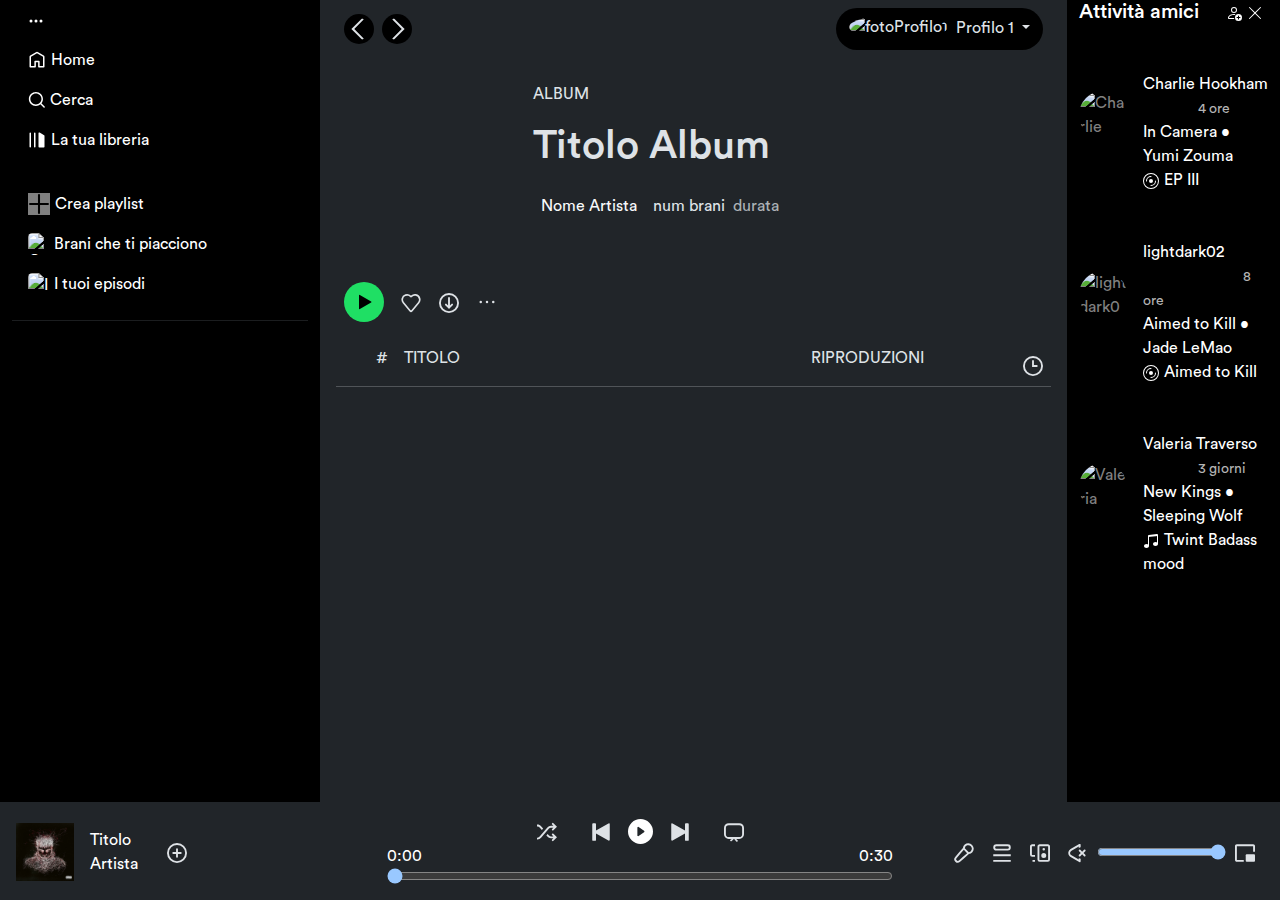
==== commit 86cd09df: "Merge branch 'Diego' into Develop" ====
--- a/Albumpage.html
+++ b/Albumpage.html
@@ -644,8 +644,8 @@
         <div class="row align-items-center">
           <div class="col">
             <div class="player-content rounded">
-              <p class="d-inline track-title">Titolo</p>
-              <p class="d-inline track-artist">Artista</p>
+              <p id="track-title-mobile" class="d-inline track-title">Titolo</p>
+              <p id="track-artist-mobile" class="d-inline track-artist">Artista</p>
               <svg
                 data-encore-id="icon"
                 role="presentation"
@@ -681,11 +681,11 @@
                 xmlns="http://www.w3.org/2000/svg"
                 width="25px"
                 height="25px"
-                class="play-pause-icon"
+                
                 fill="currentColor"
-                class="bi bi-play-fill"
+                class="bi bi-play-fill  play-pause-icons"
                 viewBox="0 0 16 16"
-                id="svgCrs"
+                id="play-pause-mobile"
               >
                 <path
                   d="m11.596 8.697-6.363 3.692c-.54.313-1.233-.066-1.233-.697V4.308c0-.63.692-1.01 1.233-.696l6.363 3.692a.802.802 0 0 1 0 1.393"
@@ -741,7 +741,7 @@
           class="col-5 d-flex text-white flex-column justify-content-between"
         >
           <div id="bottoni-player" class="d-flex justify-content-center">
-            <button class="btn btn-transparent p-0 mx-3" onclick="prevTrack()">
+            <button class="btn btn-transparent p-0 mx-3" id="prev-track" onclick="prevTrack()">
               <svg
                 data-encore-id="icon"
                 role="img"
@@ -775,26 +775,39 @@
               </svg>
             </button>
 
-            <button
-              id="buttonPlayerPlayPause"
-              class="btn btn-light rounded-circle"
-            >
-              <svg
-                data-encore-id="icon"
-                role="img"
-                aria-hidden="true"
-                viewBox="0 0 16 16"
-                class="Svg-sc-ytk21e-0 dYnaPI d-flex justify-content-center align-items-center"
-                width="20px"
-                fill="currentColor"
-                id="play-pause"
-              >
-                <path
-                  d="M3 1.713a.7.7 0 0 1 1.05-.607l10.89 6.288a.7.7 0 0 1 0 1.212L4.05 14.894A.7.7 0 0 1 3 14.288V1.713z"
-                ></path>
-              </svg>
-            </button>
-            <button class="btn btn-transparent p-0 mx-3" onclick="nextTrack()">
+           
+            <svg
+            
+            data-encore-id="icon"
+            role="img"
+            aria-hidden="true"
+            viewBox="0 0 16 16"
+            class="Svg-sc-ytk21e-0 dYnaPI d-flex justify-content-center align-items-center play-pause-icons"
+            width="25px"
+            height="25px"
+            fill="currentColor"
+            id="play-pause"
+        >
+            <!-- Play Icon -->
+            <path
+                id="play-icon"
+                width="16px"
+                height="16px"
+                d="M16 8A8 8 0 1 1 0 8a8 8 0 0 1 16 0M6.79 5.093A.5.5 0 0 0 6 5.5v5a.5.5 0 0 0 .79.407l3.5-2.5a.5.5 0 0 0 0-.814z"
+                class="d-block"
+            />
+            <!-- Pause Icon -->
+            <path
+                id="pause-icon"
+                width="16px"
+                height="16px"
+                d="M16 8A8 8 0 1 1 0 8a8 8 0 0 1 16 0M6.25 5C5.56 5 5 5.56 5 6.25v3.5a1.25 1.25 0 1 0 2.5 0v-3.5C7.5 5.56 6.94 5 6.25 5m3.5 0c-.69 0-1.25.56-1.25 1.25v3.5a1.25 1.25 0 1 0 2.5 0v-3.5C11 5.56 10.44 5 9.75 5"
+                class="d-none"
+            />
+        </svg>
+        
+
+            <button class="btn btn-transparent p-0 mx-3"  id="next-track" onclick="nextTrack()">
               <svg
                 data-encore-id="icon"
                 role="img"
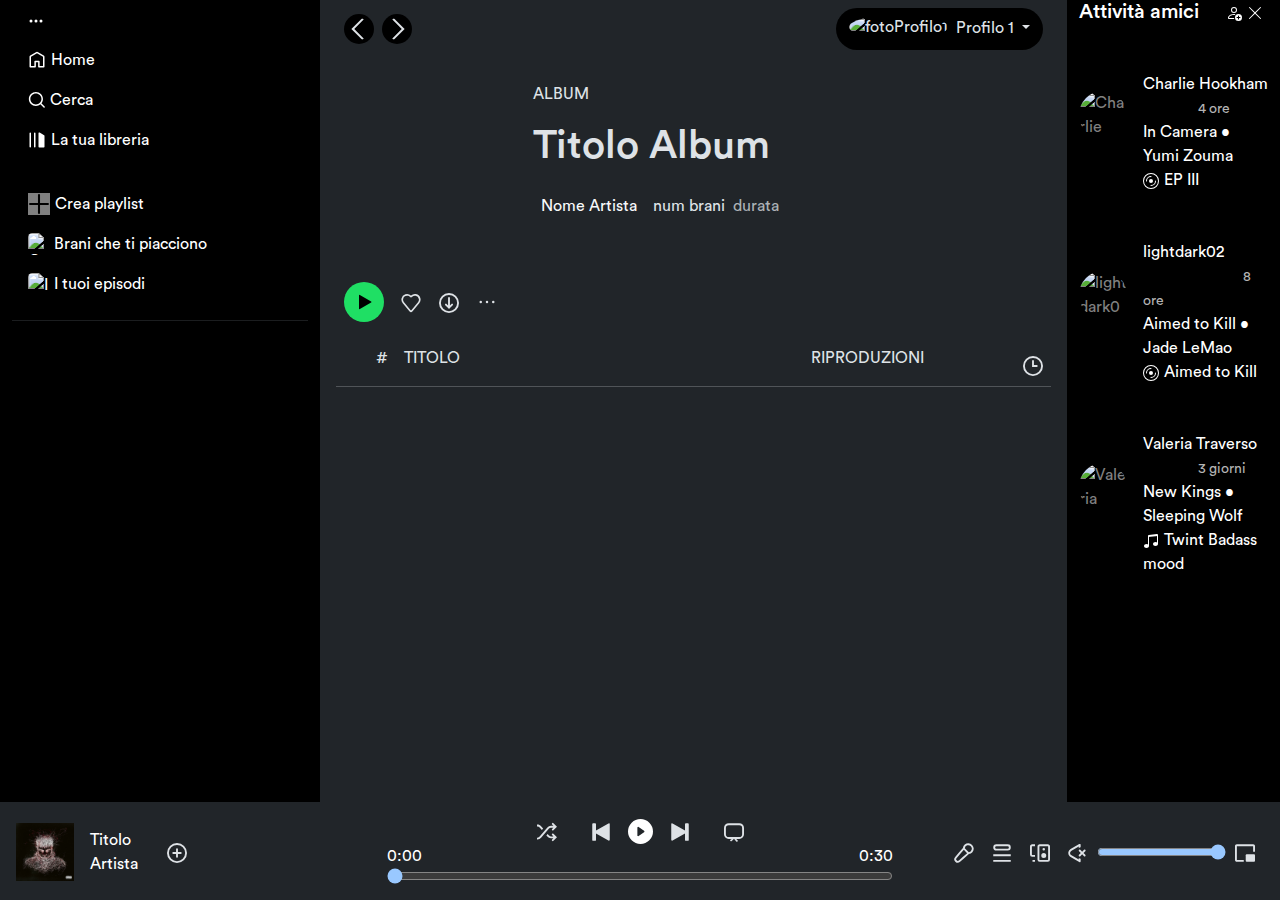
==== commit 6e9bd484: "add font a tutte le pag" ====
--- a/Albumpage.html
+++ b/Albumpage.html
@@ -645,7 +645,9 @@
           <div class="col">
             <div class="player-content rounded">
               <p id="track-title-mobile" class="d-inline track-title">Titolo</p>
-              <p id="track-artist-mobile" class="d-inline track-artist">Artista</p>
+              <p id="track-artist-mobile" class="d-inline track-artist">
+                Artista
+              </p>
               <svg
                 data-encore-id="icon"
                 role="presentation"
@@ -681,9 +683,8 @@
                 xmlns="http://www.w3.org/2000/svg"
                 width="25px"
                 height="25px"
-                
                 fill="currentColor"
-                class="bi bi-play-fill  play-pause-icons"
+                class="bi bi-play-fill play-pause-icons"
                 viewBox="0 0 16 16"
                 id="play-pause-mobile"
               >
@@ -741,7 +742,11 @@
           class="col-5 d-flex text-white flex-column justify-content-between"
         >
           <div id="bottoni-player" class="d-flex justify-content-center">
-            <button class="btn btn-transparent p-0 mx-3" id="prev-track" onclick="prevTrack()">
+            <button
+              class="btn btn-transparent p-0 mx-3"
+              id="prev-track"
+              onclick="prevTrack()"
+            >
               <svg
                 data-encore-id="icon"
                 role="img"
@@ -775,39 +780,40 @@
               </svg>
             </button>
 
-           
             <svg
-            
-            data-encore-id="icon"
-            role="img"
-            aria-hidden="true"
-            viewBox="0 0 16 16"
-            class="Svg-sc-ytk21e-0 dYnaPI d-flex justify-content-center align-items-center play-pause-icons"
-            width="25px"
-            height="25px"
-            fill="currentColor"
-            id="play-pause"
-        >
-            <!-- Play Icon -->
-            <path
+              data-encore-id="icon"
+              role="img"
+              aria-hidden="true"
+              viewBox="0 0 16 16"
+              class="Svg-sc-ytk21e-0 dYnaPI d-flex justify-content-center align-items-center play-pause-icons"
+              width="25px"
+              height="25px"
+              fill="currentColor"
+              id="play-pause"
+            >
+              <!-- Play Icon -->
+              <path
                 id="play-icon"
                 width="16px"
                 height="16px"
                 d="M16 8A8 8 0 1 1 0 8a8 8 0 0 1 16 0M6.79 5.093A.5.5 0 0 0 6 5.5v5a.5.5 0 0 0 .79.407l3.5-2.5a.5.5 0 0 0 0-.814z"
                 class="d-block"
-            />
-            <!-- Pause Icon -->
-            <path
+              />
+              <!-- Pause Icon -->
+              <path
                 id="pause-icon"
                 width="16px"
                 height="16px"
                 d="M16 8A8 8 0 1 1 0 8a8 8 0 0 1 16 0M6.25 5C5.56 5 5 5.56 5 6.25v3.5a1.25 1.25 0 1 0 2.5 0v-3.5C7.5 5.56 6.94 5 6.25 5m3.5 0c-.69 0-1.25.56-1.25 1.25v3.5a1.25 1.25 0 1 0 2.5 0v-3.5C11 5.56 10.44 5 9.75 5"
                 class="d-none"
-            />
-        </svg>
-        
+              />
+            </svg>
 
-            <button class="btn btn-transparent p-0 mx-3"  id="next-track" onclick="nextTrack()">
+            <button
+              class="btn btn-transparent p-0 mx-3"
+              id="next-track"
+              onclick="nextTrack()"
+            >
               <svg
                 data-encore-id="icon"
                 role="img"
